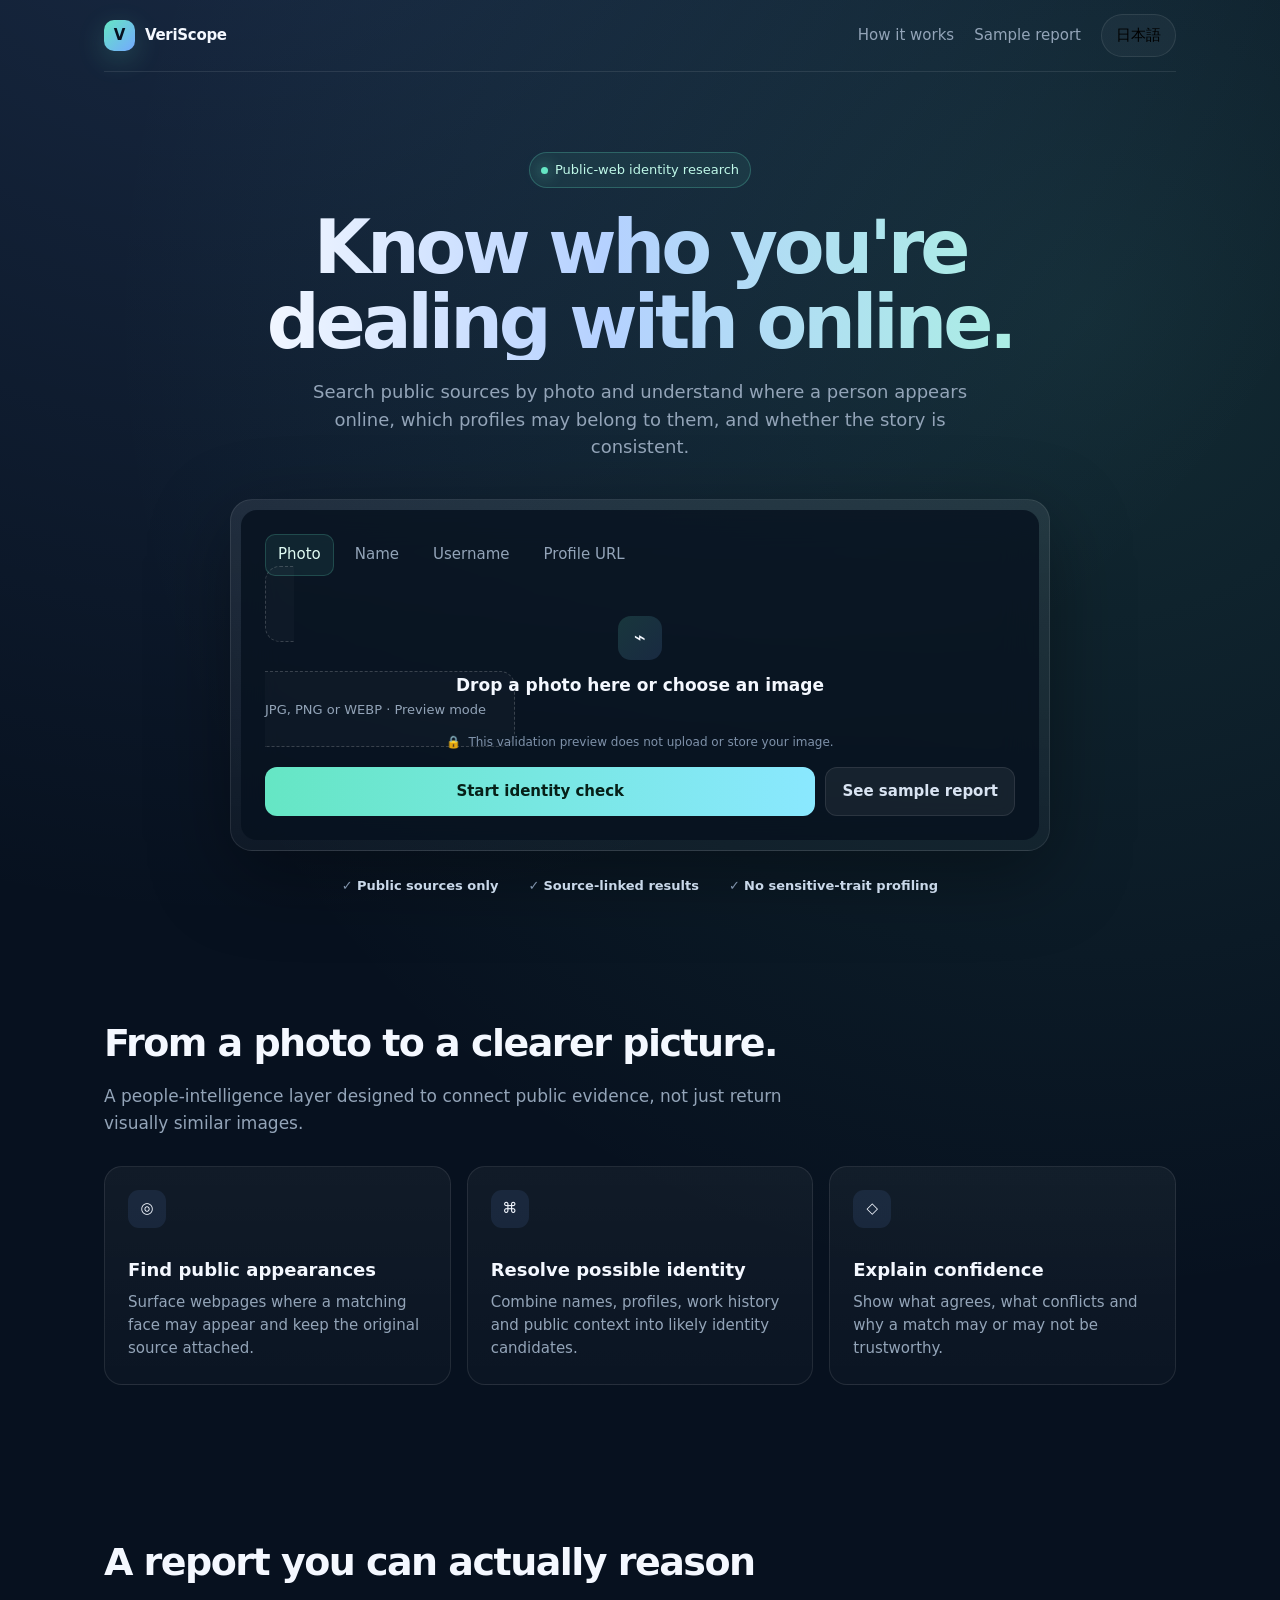
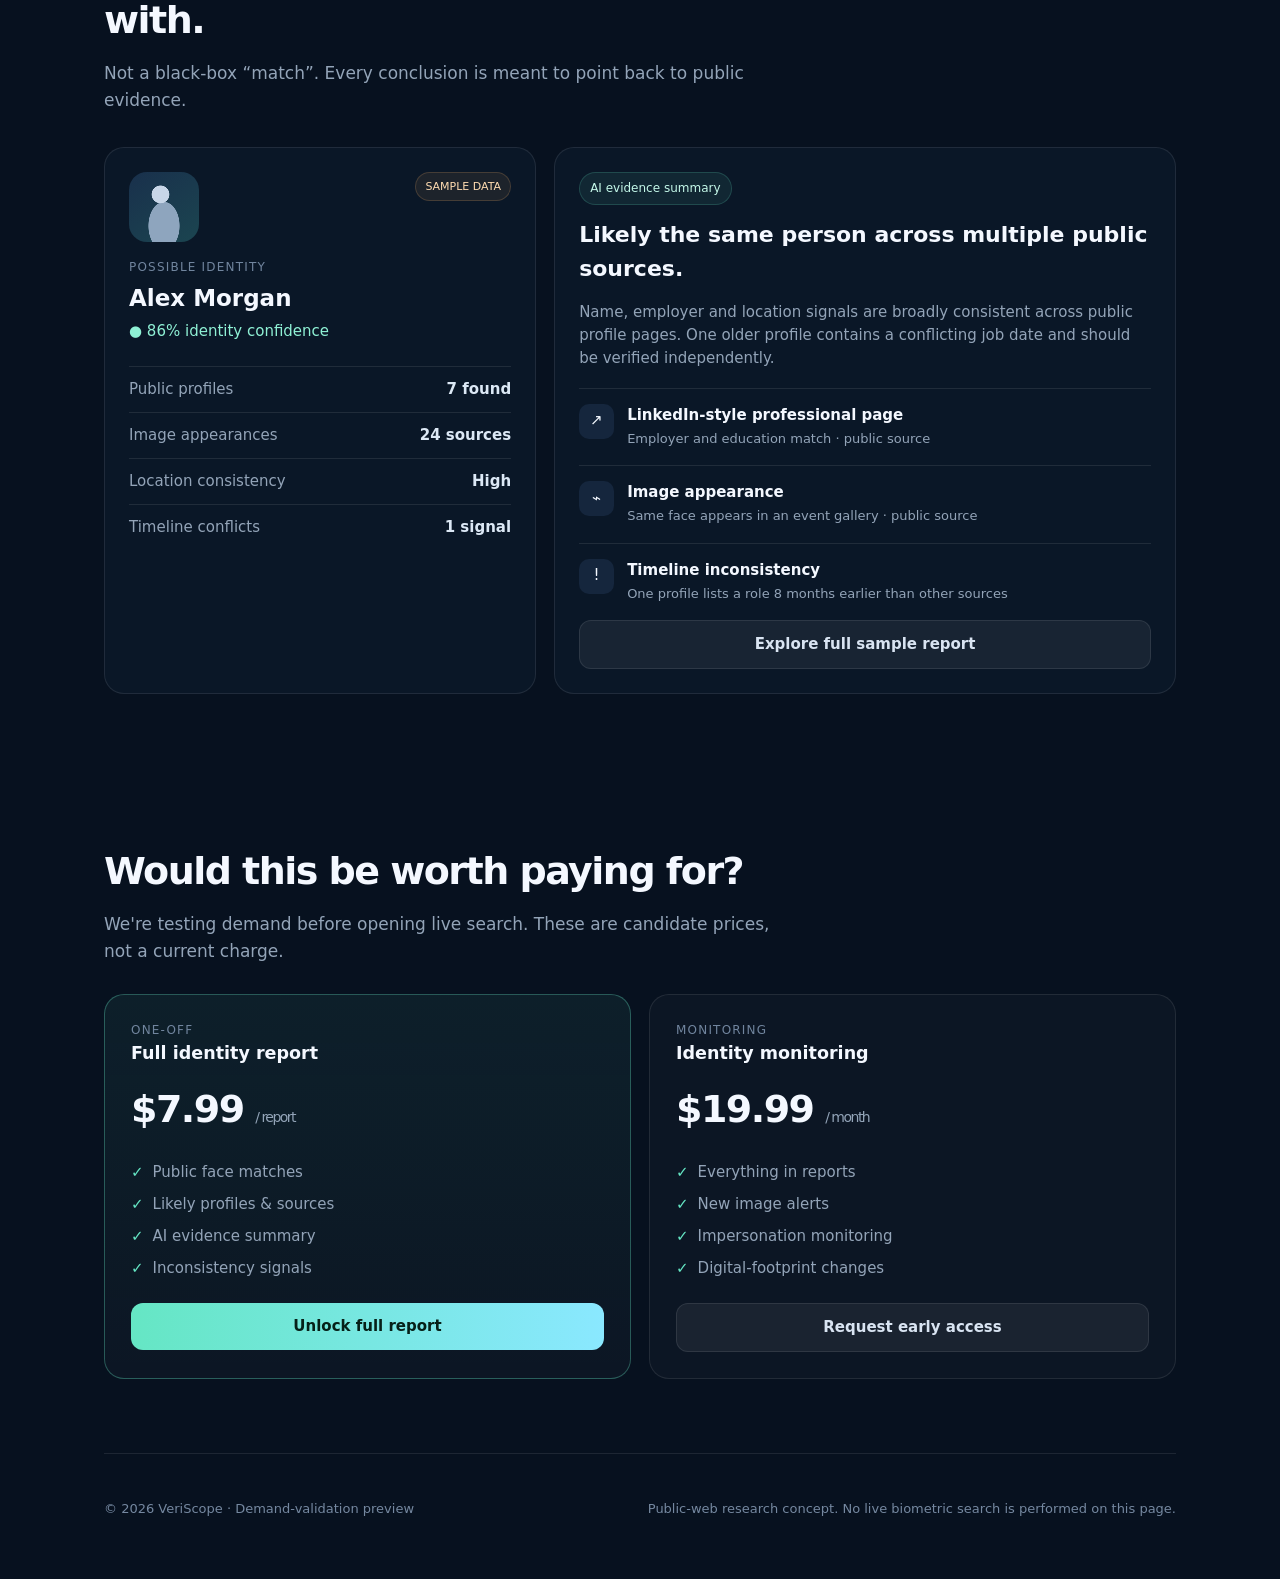
==== people-intel-test/index.html @ 97ebc8bb "Add people intelligence demand validation landing page" ====
<!doctype html>
<html lang="en">
<head>
  <meta charset="utf-8" />
  <meta name="viewport" content="width=device-width, initial-scale=1" />
  <meta name="description" content="Verify a person across the public web. Preview public profiles, image appearances, and identity signals in one place." />
  <meta name="robots" content="index,follow" />
  <title>VeriScope — Public Identity Research</title>
  <style>
    :root{--bg:#07111f;--panel:#0d1a2b;--panel2:#101f33;--text:#f4f8ff;--muted:#93a4b8;--line:rgba(255,255,255,.09);--brand:#65e6c4;--brand2:#74a9ff;--danger:#ffb1a5;--shadow:0 24px 80px rgba(0,0,0,.35)}
    *{box-sizing:border-box} html{scroll-behavior:smooth} body{margin:0;background:radial-gradient(circle at 20% -10%,rgba(116,169,255,.18),transparent 34%),radial-gradient(circle at 85% 10%,rgba(101,230,196,.12),transparent 32%),var(--bg);color:var(--text);font:15px/1.55 Inter,ui-sans-serif,system-ui,-apple-system,BlinkMacSystemFont,"Segoe UI",sans-serif}
    a{color:inherit;text-decoration:none} button,input{font:inherit}.wrap{max-width:1120px;margin:auto;padding:0 24px}.nav{height:72px;display:flex;align-items:center;justify-content:space-between;border-bottom:1px solid var(--line)}
    .logo{display:flex;gap:10px;align-items:center;font-weight:800;letter-spacing:-.02em}.mark{width:31px;height:31px;border-radius:10px;background:linear-gradient(135deg,var(--brand),var(--brand2));display:grid;place-items:center;color:#07111f;font-weight:900;box-shadow:0 8px 28px rgba(101,230,196,.2)}
    .navlinks{display:flex;gap:20px;align-items:center;color:var(--muted)}.pill{padding:9px 14px;border:1px solid var(--line);border-radius:999px;background:rgba(255,255,255,.035);cursor:pointer}.pill:hover{border-color:rgba(101,230,196,.35);color:#fff}
    .hero{padding:80px 0 44px;text-align:center}.eyebrow{display:inline-flex;gap:7px;align-items:center;border:1px solid rgba(101,230,196,.25);background:rgba(101,230,196,.07);color:#bff8e8;padding:7px 11px;border-radius:999px;font-size:13px}.dot{width:7px;height:7px;border-radius:50%;background:var(--brand);box-shadow:0 0 15px var(--brand)}
    h1{font-size:clamp(42px,7vw,74px);line-height:1.01;letter-spacing:-.055em;max-width:900px;margin:22px auto 18px}.grad{background:linear-gradient(90deg,#fff 0%,#b5d1ff 46%,#a9f3df 100%);-webkit-background-clip:text;background-clip:text;color:transparent}.sub{max-width:690px;margin:0 auto;color:var(--muted);font-size:18px}
    .searchcard{max-width:820px;margin:38px auto 0;padding:10px;border-radius:22px;background:linear-gradient(180deg,rgba(255,255,255,.08),rgba(255,255,255,.03));border:1px solid var(--line);box-shadow:var(--shadow);text-align:left}.searchinner{padding:24px;border-radius:16px;background:rgba(7,17,31,.83);backdrop-filter:blur(18px)}
    .tabs{display:flex;gap:8px;margin-bottom:17px}.tab{padding:8px 12px;border-radius:10px;background:transparent;border:1px solid transparent;color:var(--muted)}.tab.active{background:rgba(101,230,196,.08);border-color:rgba(101,230,196,.2);color:#dffbf3}
    .upload{border:1px dashed rgba(255,255,255,.18);border-radius:15px;padding:28px;text-align:center;cursor:pointer;transition:.2s;background:rgba(255,255,255,.018)}.upload:hover{border-color:rgba(101,230,196,.45);background:rgba(101,230,196,.035)}.upload strong{display:block;font-size:17px}.upload span{color:var(--muted);font-size:13px}.uploadicon{width:44px;height:44px;border-radius:13px;background:linear-gradient(135deg,rgba(101,230,196,.16),rgba(116,169,255,.14));margin:0 auto 12px;display:grid;place-items:center;font-size:20px}.upload input{display:none}
    .fine{display:flex;justify-content:center;gap:7px;align-items:center;color:#7f92aa;font-size:12px;margin-top:12px}.actions{display:flex;gap:10px;margin-top:15px}.btn{border:0;border-radius:12px;padding:12px 16px;cursor:pointer;font-weight:700}.btn.primary{flex:1;background:linear-gradient(90deg,var(--brand),#8ae8ff);color:#062018}.btn.secondary{background:rgba(255,255,255,.06);color:#d9e4f2;border:1px solid var(--line)}.btn:hover{transform:translateY(-1px)}
    .trust{display:flex;justify-content:center;gap:30px;flex-wrap:wrap;color:#7f92aa;font-size:13px;margin:25px 0 0}.trust b{color:#c9d8e9;font-weight:650}
    .section{padding:74px 0}.sectionhead{max-width:680px}.sectionhead h2{font-size:38px;letter-spacing:-.04em;margin:0 0 10px}.sectionhead p{color:var(--muted);margin:0;font-size:17px}.grid{display:grid;grid-template-columns:repeat(3,1fr);gap:16px;margin-top:30px}.card{border:1px solid var(--line);background:linear-gradient(180deg,rgba(255,255,255,.045),rgba(255,255,255,.02));border-radius:18px;padding:23px}.card .ico{width:38px;height:38px;border-radius:11px;background:rgba(116,169,255,.1);display:grid;place-items:center;margin-bottom:28px}.card h3{margin:0 0 7px;font-size:18px}.card p{margin:0;color:var(--muted)}
    .report{margin-top:34px;display:grid;grid-template-columns:.82fr 1.18fr;gap:18px}.profile,.reportbody{border:1px solid var(--line);border-radius:20px;background:rgba(13,26,43,.75);padding:24px}.avatar{width:70px;height:70px;border-radius:18px;background:radial-gradient(circle at 45% 32%,#c8d6e8 0 14%,transparent 15%),radial-gradient(ellipse at 50% 77%,#8ea5be 0 31%,transparent 32%),linear-gradient(145deg,#19304c,#1b4550);margin-bottom:16px}.label{color:#71859e;font-size:12px;text-transform:uppercase;letter-spacing:.1em}.profile h3{font-size:23px;margin:4px 0}.verified{color:#8ff1d5}.mini{margin-top:22px;display:grid;gap:11px}.minirow{display:flex;justify-content:space-between;padding-top:11px;border-top:1px solid var(--line);color:var(--muted)}.minirow b{color:#dce8f5;font-weight:600}.score{display:inline-flex;align-items:center;gap:8px;padding:6px 10px;border-radius:999px;color:#c4f8e9;background:rgba(101,230,196,.08);border:1px solid rgba(101,230,196,.18);font-size:12px}
    .reportbody h3{margin:13px 0 7px;font-size:22px}.reportbody p{color:var(--muted)}.signal{display:flex;gap:13px;padding:15px 0;border-top:1px solid var(--line)}.signal:first-of-type{margin-top:17px}.sicon{min-width:35px;height:35px;border-radius:10px;background:rgba(116,169,255,.1);display:grid;place-items:center}.signal strong{display:block}.signal span{color:var(--muted);font-size:13px}.sampletag{color:#ffdcb1;background:rgba(255,180,100,.08);border:1px solid rgba(255,180,100,.18);padding:5px 9px;border-radius:999px;font-size:11px;float:right}
    .pricing{display:grid;grid-template-columns:1fr 1fr;gap:18px;margin-top:30px}.price{border:1px solid var(--line);border-radius:20px;padding:26px;background:rgba(255,255,255,.025)}.price.featured{border-color:rgba(101,230,196,.32);background:linear-gradient(180deg,rgba(101,230,196,.07),rgba(255,255,255,.025))}.price h3{margin:0}.amount{font-size:38px;font-weight:800;letter-spacing:-.04em;margin:13px 0 4px}.amount small{font-size:14px;color:var(--muted);font-weight:500}.price ul{padding:0;list-style:none;color:var(--muted);display:grid;gap:9px;margin:22px 0}.price li:before{content:"✓";color:var(--brand);margin-right:9px}.wide{width:100%}
    .footer{padding:45px 0 60px;border-top:1px solid var(--line);color:#7588a0;font-size:13px}.footflex{display:flex;justify-content:space-between;gap:20px;flex-wrap:wrap}.modal{position:fixed;inset:0;background:rgba(2,7,15,.72);display:none;place-items:center;padding:24px;z-index:20;backdrop-filter:blur(8px)}.modal.show{display:grid}.modalbox{max-width:500px;width:100%;border:1px solid var(--line);background:#0b1829;border-radius:22px;padding:28px;box-shadow:var(--shadow)}.modalbox h3{font-size:25px;margin:0 0 8px}.modalbox p{color:var(--muted)}.modalactions{display:flex;gap:10px;margin-top:20px}
    #previewNotice{display:none;margin-top:16px;padding:13px 14px;border:1px solid rgba(101,230,196,.2);background:rgba(101,230,196,.06);border-radius:12px;color:#bff6e6}#previewNotice.show{display:block}
    @media(max-width:760px){.navlinks a{display:none}.hero{padding-top:54px}.grid,.report,.pricing{grid-template-columns:1fr}.actions{flex-direction:column}.section{padding:54px 0}.searchinner{padding:17px}.upload{padding:23px 14px}.trust{gap:14px}.sampletag{float:none;display:inline-block;margin-bottom:10px}}
  </style>
</head>
<body>
  <div class="wrap">
    <nav class="nav">
      <a class="logo" href="#"><span class="mark">V</span><span>VeriScope</span></a>
      <div class="navlinks"><a href="#how">How it works</a><a href="#sample">Sample report</a><button class="pill" id="marketToggle">日本語</button></div>
    </nav>

    <main>
      <section class="hero">
        <div class="eyebrow"><span class="dot"></span><span data-i18n="eyebrow">Public-web identity research</span></div>
        <h1 class="grad" data-i18n="headline">Know who you're dealing with online.</h1>
        <p class="sub" data-i18n="sub">Search public sources by photo and understand where a person appears online, which profiles may belong to them, and whether the story is consistent.</p>

        <div class="searchcard">
          <div class="searchinner">
            <div class="tabs"><button class="tab active" data-i18n="photo">Photo</button><button class="tab" disabled>Name</button><button class="tab" disabled>Username</button><button class="tab" disabled>Profile URL</button></div>
            <label class="upload" for="photoInput" id="uploadZone">
              <div class="uploadicon">⌁</div>
              <strong data-i18n="uploadTitle">Drop a photo here or choose an image</strong>
              <span data-i18n="uploadSub">JPG, PNG or WEBP · Preview mode</span>
              <input id="photoInput" type="file" accept="image/jpeg,image/png,image/webp" />
            </label>
            <div class="fine">🔒 <span data-i18n="privacy">This validation preview does not upload or store your image.</span></div>
            <div id="previewNotice" data-i18n="previewNotice">Interest recorded. Live public-web search is not enabled in this validation preview yet.</div>
            <div class="actions"><button class="btn primary" id="startBtn" data-i18n="start">Start identity check</button><button class="btn secondary" id="sampleBtn" data-i18n="sample">See sample report</button></div>
          </div>
        </div>
        <div class="trust"><span>✓ <b data-i18n="publicOnly">Public sources only</b></span><span>✓ <b data-i18n="cited">Source-linked results</b></span><span>✓ <b data-i18n="noSensitive">No sensitive-trait profiling</b></span></div>
      </section>

      <section class="section" id="how">
        <div class="sectionhead"><h2 data-i18n="howTitle">From a photo to a clearer picture.</h2><p data-i18n="howSub">A people-intelligence layer designed to connect public evidence, not just return visually similar images.</p></div>
        <div class="grid">
          <div class="card"><div class="ico">◎</div><h3 data-i18n="f1t">Find public appearances</h3><p data-i18n="f1p">Surface webpages where a matching face may appear and keep the original source attached.</p></div>
          <div class="card"><div class="ico">⌘</div><h3 data-i18n="f2t">Resolve possible identity</h3><p data-i18n="f2p">Combine names, profiles, work history and public context into likely identity candidates.</p></div>
          <div class="card"><div class="ico">◇</div><h3 data-i18n="f3t">Explain confidence</h3><p data-i18n="f3p">Show what agrees, what conflicts and why a match may or may not be trustworthy.</p></div>
        </div>
      </section>

      <section class="section" id="sample">
        <div class="sectionhead"><h2 data-i18n="sampleTitle">A report you can actually reason with.</h2><p data-i18n="sampleSub">Not a black-box “match”. Every conclusion is meant to point back to public evidence.</p></div>
        <div class="report">
          <div class="profile"><span class="sampletag" data-i18n="sampleTag">SAMPLE DATA</span><div class="avatar"></div><div class="label" data-i18n="possibleIdentity">Possible identity</div><h3>Alex Morgan</h3><div class="verified">● 86% identity confidence</div><div class="mini"><div class="minirow"><span>Public profiles</span><b>7 found</b></div><div class="minirow"><span>Image appearances</span><b>24 sources</b></div><div class="minirow"><span>Location consistency</span><b>High</b></div><div class="minirow"><span>Timeline conflicts</span><b>1 signal</b></div></div></div>
          <div class="reportbody"><span class="score">AI evidence summary</span><h3 data-i18n="summaryTitle">Likely the same person across multiple public sources.</h3><p data-i18n="summaryBody">Name, employer and location signals are broadly consistent across public profile pages. One older profile contains a conflicting job date and should be verified independently.</p><div class="signal"><div class="sicon">↗</div><div><strong>LinkedIn-style professional page</strong><span>Employer and education match · public source</span></div></div><div class="signal"><div class="sicon">⌁</div><div><strong>Image appearance</strong><span>Same face appears in an event gallery · public source</span></div></div><div class="signal"><div class="sicon">!</div><div><strong>Timeline inconsistency</strong><span>One profile lists a role 8 months earlier than other sources</span></div></div><button class="btn secondary wide" id="sampleDeepBtn" data-i18n="exploreSample">Explore full sample report</button></div>
        </div>
      </section>

      <section class="section">
        <div class="sectionhead"><h2 data-i18n="pricingTitle">Would this be worth paying for?</h2><p data-i18n="pricingSub">We're testing demand before opening live search. These are candidate prices, not a current charge.</p></div>
        <div class="pricing">
          <div class="price featured"><div class="label" data-i18n="oneOff">ONE-OFF</div><h3 data-i18n="fullReport">Full identity report</h3><div class="amount" id="onePrice">$7.99 <small>/ report</small></div><ul><li>Public face matches</li><li>Likely profiles & sources</li><li>AI evidence summary</li><li>Inconsistency signals</li></ul><button class="btn primary wide intentBtn" data-plan="report" data-i18n="unlock">Unlock full report</button></div>
          <div class="price"><div class="label" data-i18n="monitoring">MONITORING</div><h3 data-i18n="monitorTitle">Identity monitoring</h3><div class="amount" id="subPrice">$19.99 <small>/ month</small></div><ul><li>Everything in reports</li><li>New image alerts</li><li>Impersonation monitoring</li><li>Digital-footprint changes</li></ul><button class="btn secondary wide intentBtn" data-plan="monitor" data-i18n="request">Request early access</button></div>
        </div>
      </section>
    </main>

    <footer class="footer"><div class="footflex"><div>© 2026 VeriScope · Demand-validation preview</div><div data-i18n="footer">Public-web research concept. No live biometric search is performed on this page.</div></div></footer>
  </div>

  <div class="modal" id="modal"><div class="modalbox"><h3 data-i18n="modalTitle">Thanks — that signal matters.</h3><p data-i18n="modalBody">This is an early demand-validation page, so checkout and live search are intentionally not enabled yet. Your click helps us decide what to build first.</p><div class="modalactions"><button class="btn primary" id="closeModal" data-i18n="close">Got it</button><button class="btn secondary" id="switchMarket" data-i18n="jpVersion">View Japanese version</button></div></div></div>

  <script>
    // Validation analytics: simple anonymous counters only. No image or personal data is sent.
    const COUNTER_BASE='https://countapi.mileshilliard.com/api/v1/hit/';
    const PREFIX='veriscope-v1-20260911';
    const texts={
      en:{eyebrow:'Public-web identity research',headline:"Know who you're dealing with online.",sub:'Search public sources by photo and understand where a person appears online, which profiles may belong to them, and whether the story is consistent.',photo:'Photo',uploadTitle:'Drop a photo here or choose an image',uploadSub:'JPG, PNG or WEBP · Preview mode',privacy:'This validation preview does not upload or store your image.',previewNotice:'Interest recorded. Live public-web search is not enabled in this validation preview yet.',start:'Start identity check',sample:'See sample report',publicOnly:'Public sources only',cited:'Source-linked results',noSensitive:'No sensitive-trait profiling',howTitle:'From a photo to a clearer picture.',howSub:'A people-intelligence layer designed to connect public evidence, not just return visually similar images.',f1t:'Find public appearances',f1p:'Surface webpages where a matching face may appear and keep the original source attached.',f2t:'Resolve possible identity',f2p:'Combine names, profiles, work history and public context into likely identity candidates.',f3t:'Explain confidence',f3p:'Show what agrees, what conflicts and why a match may or may not be trustworthy.',sampleTitle:'A report you can actually reason with.',sampleSub:'Not a black-box “match”. Every conclusion is meant to point back to public evidence.',sampleTag:'SAMPLE DATA',possibleIdentity:'Possible identity',summaryTitle:'Likely the same person across multiple public sources.',summaryBody:'Name, employer and location signals are broadly consistent across public profile pages. One older profile contains a conflicting job date and should be verified independently.',exploreSample:'Explore full sample report',pricingTitle:'Would this be worth paying for?',pricingSub:"We're testing demand before opening live search. These are candidate prices, not a current charge.",oneOff:'ONE-OFF',fullReport:'Full identity report',monitoring:'MONITORING',monitorTitle:'Identity monitoring',unlock:'Unlock full report',request:'Request early access',modalTitle:'Thanks — that signal matters.',modalBody:'This is an early demand-validation page, so checkout and live search are intentionally not enabled yet. Your click helps us decide what to build first.',close:'Got it',jpVersion:'View Japanese version',footer:'Public-web research concept. No live biometric search is performed on this page.'},
      jp:{eyebrow:'公開Webの人物・本人確認リサーチ',headline:'オンラインで出会った相手を、もっと確かに。',sub:'写真を起点に公開情報を横断し、人物がどこに現れるか、どのプロフィールが同一人物らしいか、情報に矛盾がないかをまとめて確認します。',photo:'写真',uploadTitle:'写真をドロップ、または画像を選択',uploadSub:'JPG / PNG / WEBP · プレビューモード',privacy:'この検証ページでは画像をアップロード・保存しません。',previewNotice:'ご関心を記録しました。現在は需要検証中のため、ライブ検索はまだ有効化していません。',start:'本人チェックを開始',sample:'サンプルレポートを見る',publicOnly:'公開情報のみ',cited:'出典つきの結果',noSensitive:'センシティブ属性は推定しません',howTitle:'写真から、人物像をもっと明確に。',howSub:'似た画像を返すだけではなく、公開情報をつなげて根拠を整理する People Intelligence レイヤーです。',f1t:'公開Web上の出現を探す',f1p:'一致する可能性のある顔が掲載されたWebページを、元の出典と一緒に確認します。',f2t:'人物候補を整理する',f2p:'名前、プロフィール、職歴、公開コンテキストから同一人物らしい候補をまとめます。',f3t:'確信度の根拠を説明',f3p:'一致する点、矛盾する点、なぜ信頼できる／できないかを見える化します。',sampleTitle:'根拠を追える人物レポート。',sampleSub:'ブラックボックスな「一致」ではなく、結論から公開情報の根拠までたどれる設計です。',sampleTag:'サンプルデータ',possibleIdentity:'人物候補',summaryTitle:'複数の公開情報で同一人物である可能性が高いです。',summaryBody:'氏名、勤務先、地域のシグナルは概ね一致しています。一方、古いプロフィールの職歴開始日に矛盾があり、追加確認が推奨されます。',exploreSample:'サンプル詳細を見る',pricingTitle:'このレポートにお金を払いますか？',pricingSub:'ライブ検索公開前の需要検証です。表示価格は候補価格で、現在課金は発生しません。',oneOff:'1回購入',fullReport:'人物リサーチレポート',monitoring:'モニタリング',monitorTitle:'デジタル身元モニタリング',unlock:'フルレポートを開く',request:'先行アクセスを希望',modalTitle:'ありがとうございます。重要なシグナルです。',modalBody:'現在は需要検証中のため、決済とライブ検索はまだ有効化していません。このクリックをもとに、最初に作る機能を決めます。',close:'閉じる',jpVersion:'英語版を見る',footer:'公開Webリサーチのコンセプト検証です。このページ上ではライブ顔検索を行いません。'}
    };
    const params=new URLSearchParams(location.search);let market=(params.get('market')||'us').toLowerCase();let lang=market==='jp'?'jp':'en';
    function count(event){const key=`${PREFIX}-${market}-${event}`;fetch(COUNTER_BASE+encodeURIComponent(key),{mode:'no-cors',keepalive:true}).catch(()=>{});}
    function applyLang(){document.documentElement.lang=lang==='jp'?'ja':'en';document.querySelectorAll('[data-i18n]').forEach(el=>{const k=el.dataset.i18n;if(texts[lang][k])el.textContent=texts[lang][k]});document.getElementById('marketToggle').textContent=lang==='jp'?'English':'日本語';document.getElementById('onePrice').innerHTML=lang==='jp'?'¥980 <small>/ report</small>':'$7.99 <small>/ report</small>';document.getElementById('subPrice').innerHTML=lang==='jp'?'¥1,980 <small>/ month</small>':'$19.99 <small>/ month</small>';}
    function setMarket(next){market=next;lang=market==='jp'?'jp':'en';const u=new URL(location.href);u.searchParams.set('market',market);history.replaceState({},'',u);applyLang();count('market_switch');}
    applyLang();count('pageview');
    document.getElementById('marketToggle').onclick=()=>setMarket(lang==='jp'?'us':'jp');
    document.getElementById('photoInput').addEventListener('change',e=>{if(e.target.files&&e.target.files[0]){count('photo_selected');document.getElementById('previewNotice').classList.add('show');}});
    document.getElementById('startBtn').onclick=()=>{count('start_click');document.getElementById('photoInput').click();};
    document.getElementById('sampleBtn').onclick=()=>{count('sample_click');document.getElementById('sample').scrollIntoView({behavior:'smooth'});};
    document.getElementById('sampleDeepBtn').onclick=()=>{count('sample_deep_click');document.getElementById('modal').classList.add('show');};
    document.querySelectorAll('.intentBtn').forEach(btn=>btn.onclick=()=>{count(btn.dataset.plan==='report'?'unlock_report_click':'monitor_interest_click');document.getElementById('modal').classList.add('show');});
    document.getElementById('closeModal').onclick=()=>document.getElementById('modal').classList.remove('show');
    document.getElementById('switchMarket').onclick=()=>{document.getElementById('modal').classList.remove('show');setMarket(lang==='jp'?'us':'jp');};
    document.getElementById('modal').addEventListener('click',e=>{if(e.target.id==='modal')e.currentTarget.classList.remove('show')});
  </script>
</body>
</html>
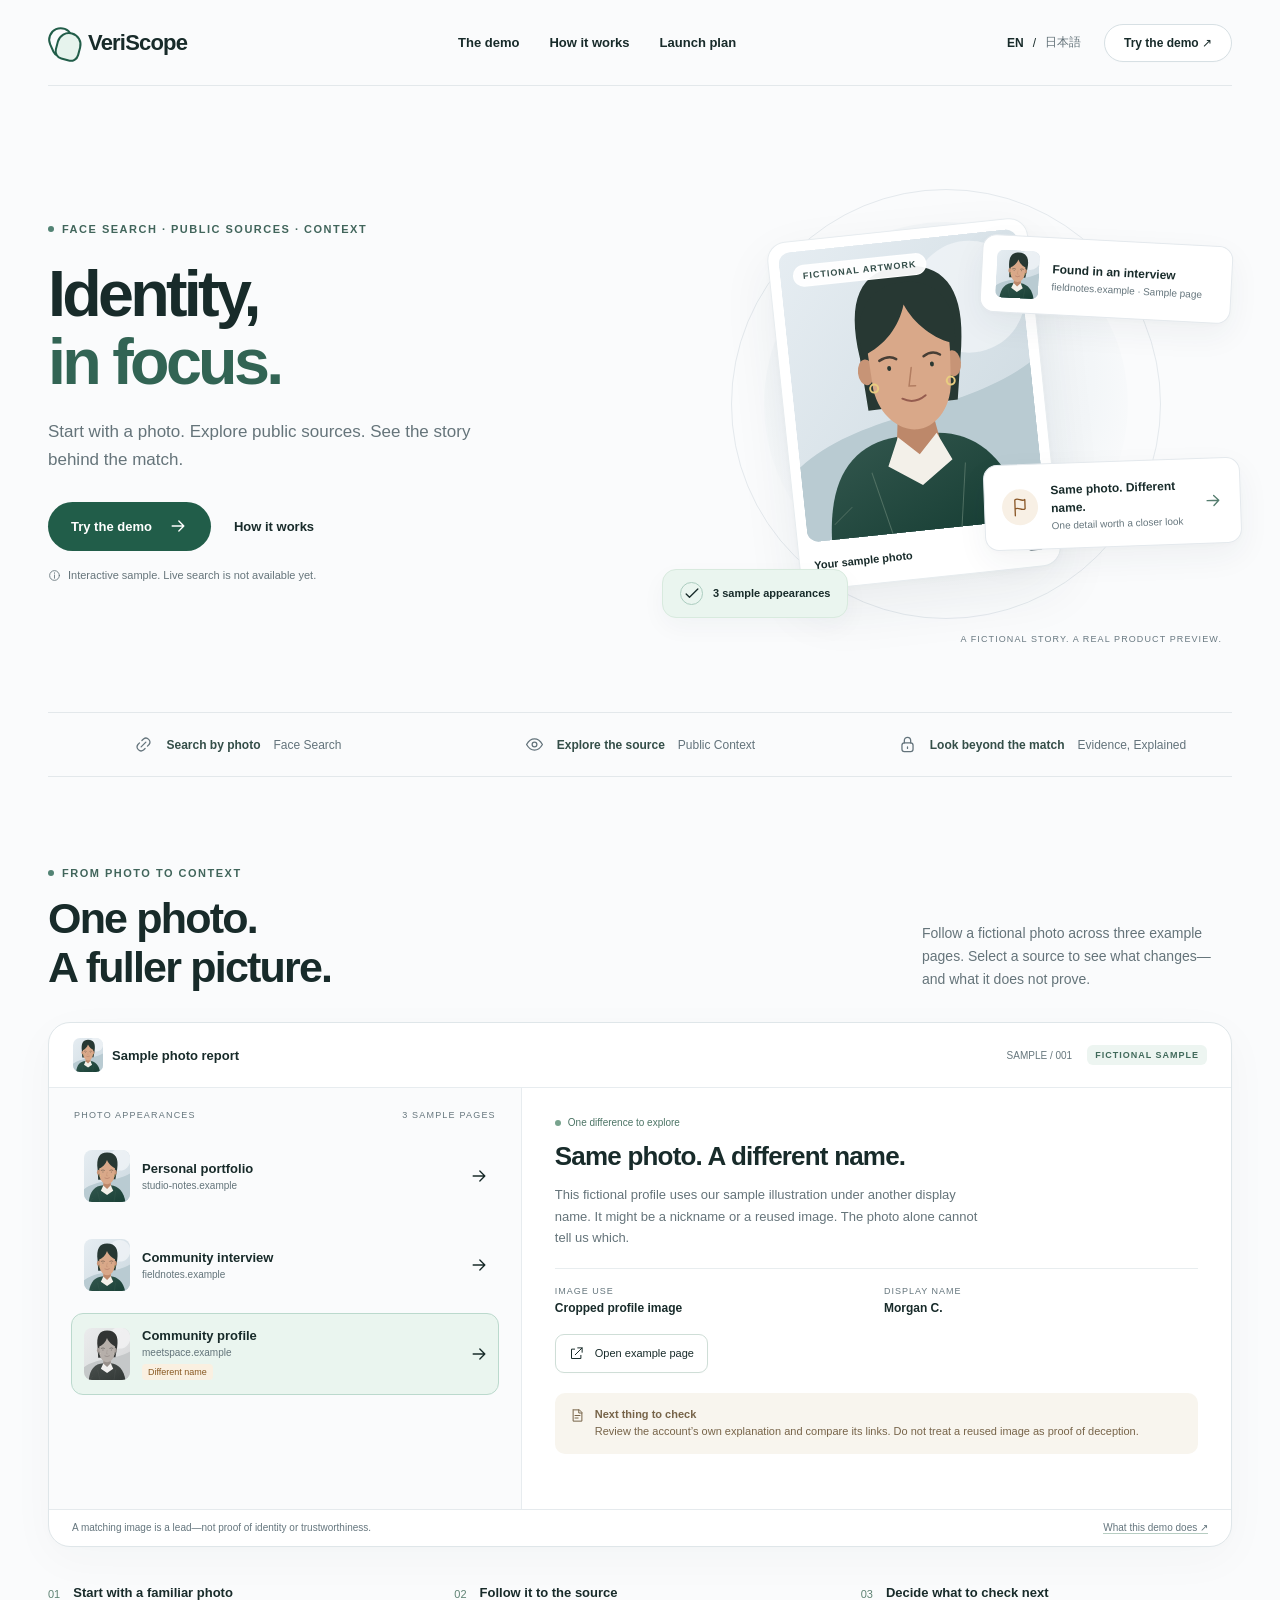
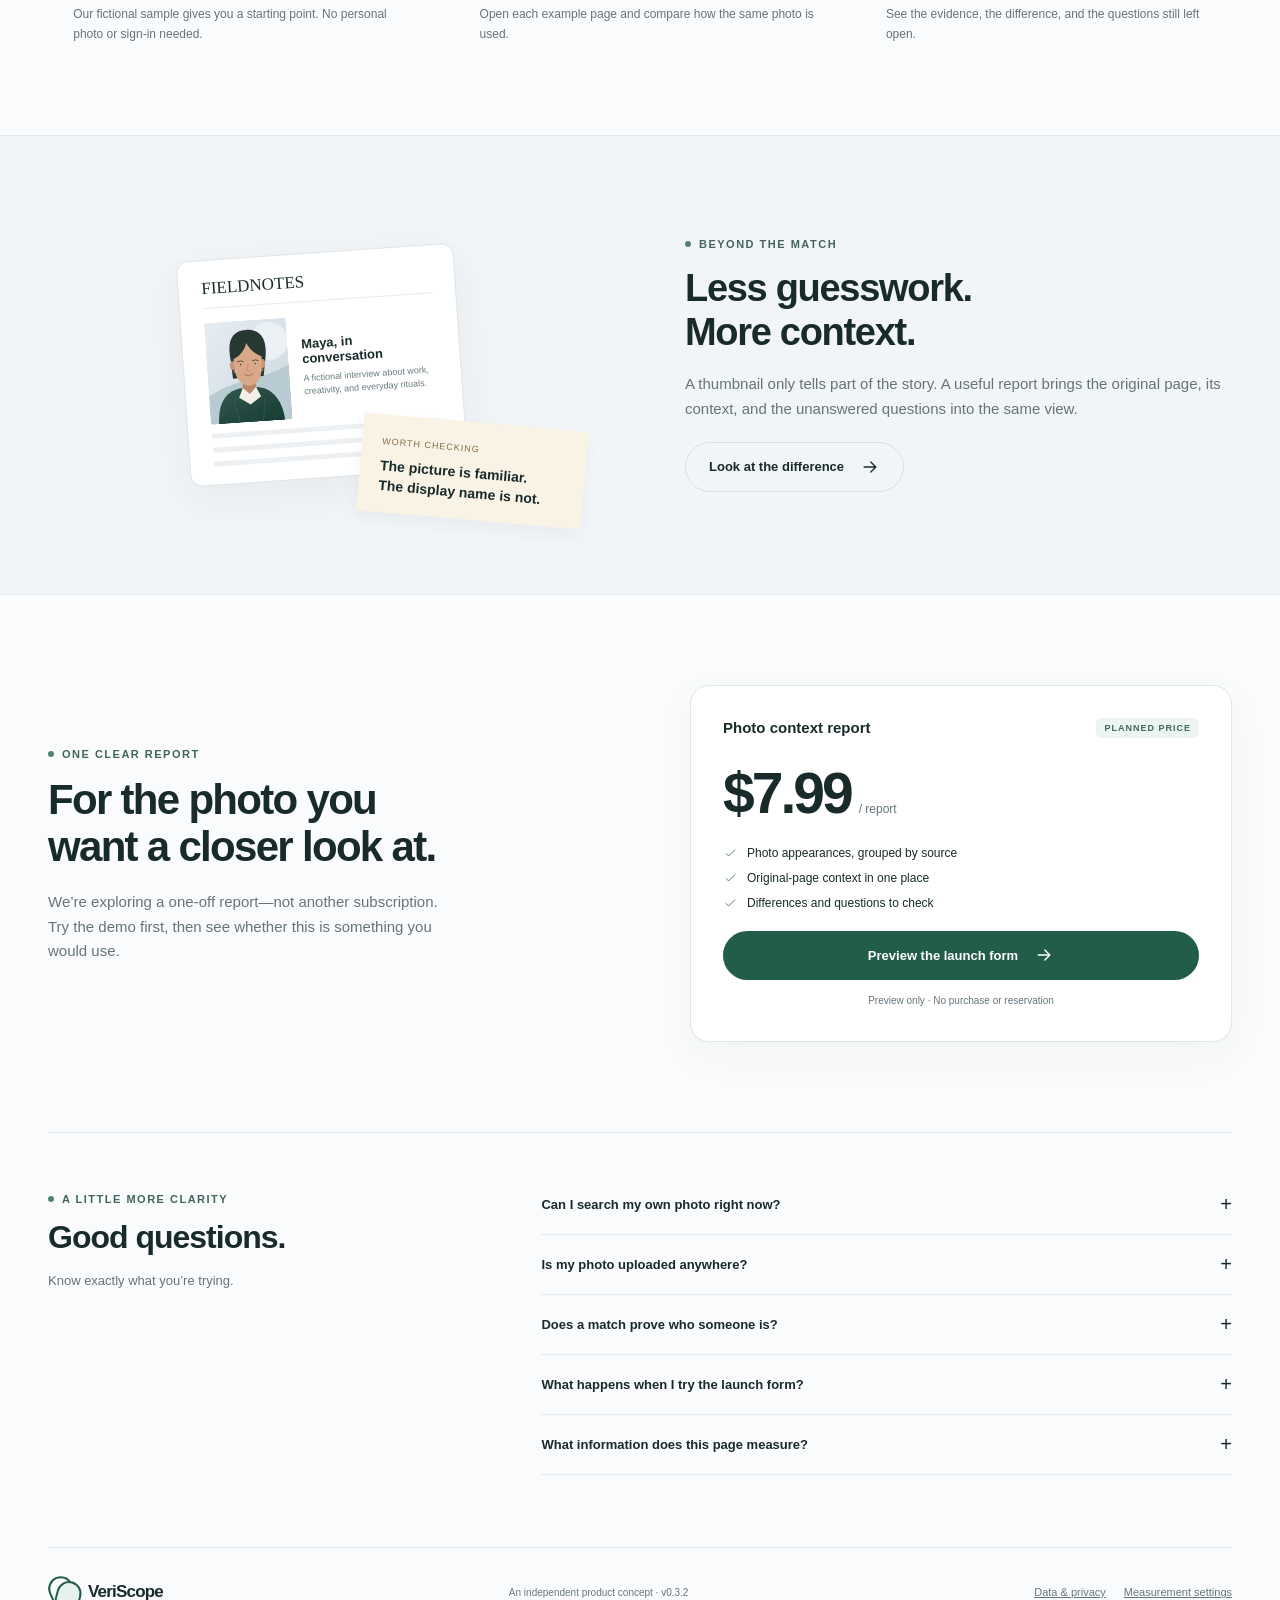
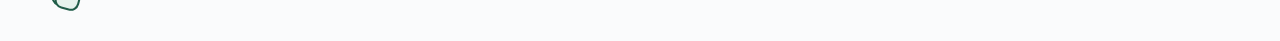
==== commit 9c257470: "Publish approved VeriScope v0.3.2 landing page in preview mode Replace people-intel-test English and" ====
--- a/people-intel-test/index.html
+++ b/people-intel-test/index.html
@@ -1,116 +1,18 @@
 <!doctype html>
-<html lang="en">
-<head>
-  <meta charset="utf-8" />
-  <meta name="viewport" content="width=device-width, initial-scale=1" />
-  <meta name="description" content="Verify a person across the public web. Preview public profiles, image appearances, and identity signals in one place." />
-  <meta name="robots" content="index,follow" />
-  <title>VeriScope — Public Identity Research</title>
-  <style>
-    :root{--bg:#07111f;--panel:#0d1a2b;--panel2:#101f33;--text:#f4f8ff;--muted:#93a4b8;--line:rgba(255,255,255,.09);--brand:#65e6c4;--brand2:#74a9ff;--danger:#ffb1a5;--shadow:0 24px 80px rgba(0,0,0,.35)}
-    *{box-sizing:border-box} html{scroll-behavior:smooth} body{margin:0;background:radial-gradient(circle at 20% -10%,rgba(116,169,255,.18),transparent 34%),radial-gradient(circle at 85% 10%,rgba(101,230,196,.12),transparent 32%),var(--bg);color:var(--text);font:15px/1.55 Inter,ui-sans-serif,system-ui,-apple-system,BlinkMacSystemFont,"Segoe UI",sans-serif}
-    a{color:inherit;text-decoration:none} button,input{font:inherit}.wrap{max-width:1120px;margin:auto;padding:0 24px}.nav{height:72px;display:flex;align-items:center;justify-content:space-between;border-bottom:1px solid var(--line)}
-    .logo{display:flex;gap:10px;align-items:center;font-weight:800;letter-spacing:-.02em}.mark{width:31px;height:31px;border-radius:10px;background:linear-gradient(135deg,var(--brand),var(--brand2));display:grid;place-items:center;color:#07111f;font-weight:900;box-shadow:0 8px 28px rgba(101,230,196,.2)}
-    .navlinks{display:flex;gap:20px;align-items:center;color:var(--muted)}.pill{padding:9px 14px;border:1px solid var(--line);border-radius:999px;background:rgba(255,255,255,.035);cursor:pointer}.pill:hover{border-color:rgba(101,230,196,.35);color:#fff}
-    .hero{padding:80px 0 44px;text-align:center}.eyebrow{display:inline-flex;gap:7px;align-items:center;border:1px solid rgba(101,230,196,.25);background:rgba(101,230,196,.07);color:#bff8e8;padding:7px 11px;border-radius:999px;font-size:13px}.dot{width:7px;height:7px;border-radius:50%;background:var(--brand);box-shadow:0 0 15px var(--brand)}
-    h1{font-size:clamp(42px,7vw,74px);line-height:1.01;letter-spacing:-.055em;max-width:900px;margin:22px auto 18px}.grad{background:linear-gradient(90deg,#fff 0%,#b5d1ff 46%,#a9f3df 100%);-webkit-background-clip:text;background-clip:text;color:transparent}.sub{max-width:690px;margin:0 auto;color:var(--muted);font-size:18px}
-    .searchcard{max-width:820px;margin:38px auto 0;padding:10px;border-radius:22px;background:linear-gradient(180deg,rgba(255,255,255,.08),rgba(255,255,255,.03));border:1px solid var(--line);box-shadow:var(--shadow);text-align:left}.searchinner{padding:24px;border-radius:16px;background:rgba(7,17,31,.83);backdrop-filter:blur(18px)}
-    .tabs{display:flex;gap:8px;margin-bottom:17px}.tab{padding:8px 12px;border-radius:10px;background:transparent;border:1px solid transparent;color:var(--muted)}.tab.active{background:rgba(101,230,196,.08);border-color:rgba(101,230,196,.2);color:#dffbf3}
-    .upload{border:1px dashed rgba(255,255,255,.18);border-radius:15px;padding:28px;text-align:center;cursor:pointer;transition:.2s;background:rgba(255,255,255,.018)}.upload:hover{border-color:rgba(101,230,196,.45);background:rgba(101,230,196,.035)}.upload strong{display:block;font-size:17px}.upload span{color:var(--muted);font-size:13px}.uploadicon{width:44px;height:44px;border-radius:13px;background:linear-gradient(135deg,rgba(101,230,196,.16),rgba(116,169,255,.14));margin:0 auto 12px;display:grid;place-items:center;font-size:20px}.upload input{display:none}
-    .fine{display:flex;justify-content:center;gap:7px;align-items:center;color:#7f92aa;font-size:12px;margin-top:12px}.actions{display:flex;gap:10px;margin-top:15px}.btn{border:0;border-radius:12px;padding:12px 16px;cursor:pointer;font-weight:700}.btn.primary{flex:1;background:linear-gradient(90deg,var(--brand),#8ae8ff);color:#062018}.btn.secondary{background:rgba(255,255,255,.06);color:#d9e4f2;border:1px solid var(--line)}.btn:hover{transform:translateY(-1px)}
-    .trust{display:flex;justify-content:center;gap:30px;flex-wrap:wrap;color:#7f92aa;font-size:13px;margin:25px 0 0}.trust b{color:#c9d8e9;font-weight:650}
-    .section{padding:74px 0}.sectionhead{max-width:680px}.sectionhead h2{font-size:38px;letter-spacing:-.04em;margin:0 0 10px}.sectionhead p{color:var(--muted);margin:0;font-size:17px}.grid{display:grid;grid-template-columns:repeat(3,1fr);gap:16px;margin-top:30px}.card{border:1px solid var(--line);background:linear-gradient(180deg,rgba(255,255,255,.045),rgba(255,255,255,.02));border-radius:18px;padding:23px}.card .ico{width:38px;height:38px;border-radius:11px;background:rgba(116,169,255,.1);display:grid;place-items:center;margin-bottom:28px}.card h3{margin:0 0 7px;font-size:18px}.card p{margin:0;color:var(--muted)}
-    .report{margin-top:34px;display:grid;grid-template-columns:.82fr 1.18fr;gap:18px}.profile,.reportbody{border:1px solid var(--line);border-radius:20px;background:rgba(13,26,43,.75);padding:24px}.avatar{width:70px;height:70px;border-radius:18px;background:radial-gradient(circle at 45% 32%,#c8d6e8 0 14%,transparent 15%),radial-gradient(ellipse at 50% 77%,#8ea5be 0 31%,transparent 32%),linear-gradient(145deg,#19304c,#1b4550);margin-bottom:16px}.label{color:#71859e;font-size:12px;text-transform:uppercase;letter-spacing:.1em}.profile h3{font-size:23px;margin:4px 0}.verified{color:#8ff1d5}.mini{margin-top:22px;display:grid;gap:11px}.minirow{display:flex;justify-content:space-between;padding-top:11px;border-top:1px solid var(--line);color:var(--muted)}.minirow b{color:#dce8f5;font-weight:600}.score{display:inline-flex;align-items:center;gap:8px;padding:6px 10px;border-radius:999px;color:#c4f8e9;background:rgba(101,230,196,.08);border:1px solid rgba(101,230,196,.18);font-size:12px}
-    .reportbody h3{margin:13px 0 7px;font-size:22px}.reportbody p{color:var(--muted)}.signal{display:flex;gap:13px;padding:15px 0;border-top:1px solid var(--line)}.signal:first-of-type{margin-top:17px}.sicon{min-width:35px;height:35px;border-radius:10px;background:rgba(116,169,255,.1);display:grid;place-items:center}.signal strong{display:block}.signal span{color:var(--muted);font-size:13px}.sampletag{color:#ffdcb1;background:rgba(255,180,100,.08);border:1px solid rgba(255,180,100,.18);padding:5px 9px;border-radius:999px;font-size:11px;float:right}
-    .pricing{display:grid;grid-template-columns:1fr 1fr;gap:18px;margin-top:30px}.price{border:1px solid var(--line);border-radius:20px;padding:26px;background:rgba(255,255,255,.025)}.price.featured{border-color:rgba(101,230,196,.32);background:linear-gradient(180deg,rgba(101,230,196,.07),rgba(255,255,255,.025))}.price h3{margin:0}.amount{font-size:38px;font-weight:800;letter-spacing:-.04em;margin:13px 0 4px}.amount small{font-size:14px;color:var(--muted);font-weight:500}.price ul{padding:0;list-style:none;color:var(--muted);display:grid;gap:9px;margin:22px 0}.price li:before{content:"✓";color:var(--brand);margin-right:9px}.wide{width:100%}
-    .footer{padding:45px 0 60px;border-top:1px solid var(--line);color:#7588a0;font-size:13px}.footflex{display:flex;justify-content:space-between;gap:20px;flex-wrap:wrap}.modal{position:fixed;inset:0;background:rgba(2,7,15,.72);display:none;place-items:center;padding:24px;z-index:20;backdrop-filter:blur(8px)}.modal.show{display:grid}.modalbox{max-width:500px;width:100%;border:1px solid var(--line);background:#0b1829;border-radius:22px;padding:28px;box-shadow:var(--shadow)}.modalbox h3{font-size:25px;margin:0 0 8px}.modalbox p{color:var(--muted)}.modalactions{display:flex;gap:10px;margin-top:20px}
-    #previewNotice{display:none;margin-top:16px;padding:13px 14px;border:1px solid rgba(101,230,196,.2);background:rgba(101,230,196,.06);border-radius:12px;color:#bff6e6}#previewNotice.show{display:block}
-    @media(max-width:760px){.navlinks a{display:none}.hero{padding-top:54px}.grid,.report,.pricing{grid-template-columns:1fr}.actions{flex-direction:column}.section{padding:54px 0}.searchinner{padding:17px}.upload{padding:23px 14px}.trust{gap:14px}.sampletag{float:none;display:inline-block;margin-bottom:10px}}
-  </style>
-</head>
-<body>
-  <div class="wrap">
-    <nav class="nav">
-      <a class="logo" href="#"><span class="mark">V</span><span>VeriScope</span></a>
-      <div class="navlinks"><a href="#how">How it works</a><a href="#sample">Sample report</a><button class="pill" id="marketToggle">日本語</button></div>
-    </nav>
-
-    <main>
-      <section class="hero">
-        <div class="eyebrow"><span class="dot"></span><span data-i18n="eyebrow">Public-web identity research</span></div>
-        <h1 class="grad" data-i18n="headline">Know who you're dealing with online.</h1>
-        <p class="sub" data-i18n="sub">Search public sources by photo and understand where a person appears online, which profiles may belong to them, and whether the story is consistent.</p>
-
-        <div class="searchcard">
-          <div class="searchinner">
-            <div class="tabs"><button class="tab active" data-i18n="photo">Photo</button><button class="tab" disabled>Name</button><button class="tab" disabled>Username</button><button class="tab" disabled>Profile URL</button></div>
-            <label class="upload" for="photoInput" id="uploadZone">
-              <div class="uploadicon">⌁</div>
-              <strong data-i18n="uploadTitle">Drop a photo here or choose an image</strong>
-              <span data-i18n="uploadSub">JPG, PNG or WEBP · Preview mode</span>
-              <input id="photoInput" type="file" accept="image/jpeg,image/png,image/webp" />
-            </label>
-            <div class="fine">🔒 <span data-i18n="privacy">This validation preview does not upload or store your image.</span></div>
-            <div id="previewNotice" data-i18n="previewNotice">Interest recorded. Live public-web search is not enabled in this validation preview yet.</div>
-            <div class="actions"><button class="btn primary" id="startBtn" data-i18n="start">Start identity check</button><button class="btn secondary" id="sampleBtn" data-i18n="sample">See sample report</button></div>
-          </div>
-        </div>
-        <div class="trust"><span>✓ <b data-i18n="publicOnly">Public sources only</b></span><span>✓ <b data-i18n="cited">Source-linked results</b></span><span>✓ <b data-i18n="noSensitive">No sensitive-trait profiling</b></span></div>
-      </section>
-
-      <section class="section" id="how">
-        <div class="sectionhead"><h2 data-i18n="howTitle">From a photo to a clearer picture.</h2><p data-i18n="howSub">A people-intelligence layer designed to connect public evidence, not just return visually similar images.</p></div>
-        <div class="grid">
-          <div class="card"><div class="ico">◎</div><h3 data-i18n="f1t">Find public appearances</h3><p data-i18n="f1p">Surface webpages where a matching face may appear and keep the original source attached.</p></div>
-          <div class="card"><div class="ico">⌘</div><h3 data-i18n="f2t">Resolve possible identity</h3><p data-i18n="f2p">Combine names, profiles, work history and public context into likely identity candidates.</p></div>
-          <div class="card"><div class="ico">◇</div><h3 data-i18n="f3t">Explain confidence</h3><p data-i18n="f3p">Show what agrees, what conflicts and why a match may or may not be trustworthy.</p></div>
-        </div>
-      </section>
-
-      <section class="section" id="sample">
-        <div class="sectionhead"><h2 data-i18n="sampleTitle">A report you can actually reason with.</h2><p data-i18n="sampleSub">Not a black-box “match”. Every conclusion is meant to point back to public evidence.</p></div>
-        <div class="report">
-          <div class="profile"><span class="sampletag" data-i18n="sampleTag">SAMPLE DATA</span><div class="avatar"></div><div class="label" data-i18n="possibleIdentity">Possible identity</div><h3>Alex Morgan</h3><div class="verified">● 86% identity confidence</div><div class="mini"><div class="minirow"><span>Public profiles</span><b>7 found</b></div><div class="minirow"><span>Image appearances</span><b>24 sources</b></div><div class="minirow"><span>Location consistency</span><b>High</b></div><div class="minirow"><span>Timeline conflicts</span><b>1 signal</b></div></div></div>
-          <div class="reportbody"><span class="score">AI evidence summary</span><h3 data-i18n="summaryTitle">Likely the same person across multiple public sources.</h3><p data-i18n="summaryBody">Name, employer and location signals are broadly consistent across public profile pages. One older profile contains a conflicting job date and should be verified independently.</p><div class="signal"><div class="sicon">↗</div><div><strong>LinkedIn-style professional page</strong><span>Employer and education match · public source</span></div></div><div class="signal"><div class="sicon">⌁</div><div><strong>Image appearance</strong><span>Same face appears in an event gallery · public source</span></div></div><div class="signal"><div class="sicon">!</div><div><strong>Timeline inconsistency</strong><span>One profile lists a role 8 months earlier than other sources</span></div></div><button class="btn secondary wide" id="sampleDeepBtn" data-i18n="exploreSample">Explore full sample report</button></div>
-        </div>
-      </section>
-
-      <section class="section">
-        <div class="sectionhead"><h2 data-i18n="pricingTitle">Would this be worth paying for?</h2><p data-i18n="pricingSub">We're testing demand before opening live search. These are candidate prices, not a current charge.</p></div>
-        <div class="pricing">
-          <div class="price featured"><div class="label" data-i18n="oneOff">ONE-OFF</div><h3 data-i18n="fullReport">Full identity report</h3><div class="amount" id="onePrice">$7.99 <small>/ report</small></div><ul><li>Public face matches</li><li>Likely profiles & sources</li><li>AI evidence summary</li><li>Inconsistency signals</li></ul><button class="btn primary wide intentBtn" data-plan="report" data-i18n="unlock">Unlock full report</button></div>
-          <div class="price"><div class="label" data-i18n="monitoring">MONITORING</div><h3 data-i18n="monitorTitle">Identity monitoring</h3><div class="amount" id="subPrice">$19.99 <small>/ month</small></div><ul><li>Everything in reports</li><li>New image alerts</li><li>Impersonation monitoring</li><li>Digital-footprint changes</li></ul><button class="btn secondary wide intentBtn" data-plan="monitor" data-i18n="request">Request early access</button></div>
-        </div>
-      </section>
-    </main>
-
-    <footer class="footer"><div class="footflex"><div>© 2026 VeriScope · Demand-validation preview</div><div data-i18n="footer">Public-web research concept. No live biometric search is performed on this page.</div></div></footer>
-  </div>
-
-  <div class="modal" id="modal"><div class="modalbox"><h3 data-i18n="modalTitle">Thanks — that signal matters.</h3><p data-i18n="modalBody">This is an early demand-validation page, so checkout and live search are intentionally not enabled yet. Your click helps us decide what to build first.</p><div class="modalactions"><button class="btn primary" id="closeModal" data-i18n="close">Got it</button><button class="btn secondary" id="switchMarket" data-i18n="jpVersion">View Japanese version</button></div></div></div>
-
-  <script>
-    // Validation analytics: simple anonymous counters only. No image or personal data is sent.
-    const COUNTER_BASE='https://countapi.mileshilliard.com/api/v1/hit/';
-    const PREFIX='veriscope-v1-20260911';
-    const texts={
-      en:{eyebrow:'Public-web identity research',headline:"Know who you're dealing with online.",sub:'Search public sources by photo and understand where a person appears online, which profiles may belong to them, and whether the story is consistent.',photo:'Photo',uploadTitle:'Drop a photo here or choose an image',uploadSub:'JPG, PNG or WEBP · Preview mode',privacy:'This validation preview does not upload or store your image.',previewNotice:'Interest recorded. Live public-web search is not enabled in this validation preview yet.',start:'Start identity check',sample:'See sample report',publicOnly:'Public sources only',cited:'Source-linked results',noSensitive:'No sensitive-trait profiling',howTitle:'From a photo to a clearer picture.',howSub:'A people-intelligence layer designed to connect public evidence, not just return visually similar images.',f1t:'Find public appearances',f1p:'Surface webpages where a matching face may appear and keep the original source attached.',f2t:'Resolve possible identity',f2p:'Combine names, profiles, work history and public context into likely identity candidates.',f3t:'Explain confidence',f3p:'Show what agrees, what conflicts and why a match may or may not be trustworthy.',sampleTitle:'A report you can actually reason with.',sampleSub:'Not a black-box “match”. Every conclusion is meant to point back to public evidence.',sampleTag:'SAMPLE DATA',possibleIdentity:'Possible identity',summaryTitle:'Likely the same person across multiple public sources.',summaryBody:'Name, employer and location signals are broadly consistent across public profile pages. One older profile contains a conflicting job date and should be verified independently.',exploreSample:'Explore full sample report',pricingTitle:'Would this be worth paying for?',pricingSub:"We're testing demand before opening live search. These are candidate prices, not a current charge.",oneOff:'ONE-OFF',fullReport:'Full identity report',monitoring:'MONITORING',monitorTitle:'Identity monitoring',unlock:'Unlock full report',request:'Request early access',modalTitle:'Thanks — that signal matters.',modalBody:'This is an early demand-validation page, so checkout and live search are intentionally not enabled yet. Your click helps us decide what to build first.',close:'Got it',jpVersion:'View Japanese version',footer:'Public-web research concept. No live biometric search is performed on this page.'},
-      jp:{eyebrow:'公開Webの人物・本人確認リサーチ',headline:'オンラインで出会った相手を、もっと確かに。',sub:'写真を起点に公開情報を横断し、人物がどこに現れるか、どのプロフィールが同一人物らしいか、情報に矛盾がないかをまとめて確認します。',photo:'写真',uploadTitle:'写真をドロップ、または画像を選択',uploadSub:'JPG / PNG / WEBP · プレビューモード',privacy:'この検証ページでは画像をアップロード・保存しません。',previewNotice:'ご関心を記録しました。現在は需要検証中のため、ライブ検索はまだ有効化していません。',start:'本人チェックを開始',sample:'サンプルレポートを見る',publicOnly:'公開情報のみ',cited:'出典つきの結果',noSensitive:'センシティブ属性は推定しません',howTitle:'写真から、人物像をもっと明確に。',howSub:'似た画像を返すだけではなく、公開情報をつなげて根拠を整理する People Intelligence レイヤーです。',f1t:'公開Web上の出現を探す',f1p:'一致する可能性のある顔が掲載されたWebページを、元の出典と一緒に確認します。',f2t:'人物候補を整理する',f2p:'名前、プロフィール、職歴、公開コンテキストから同一人物らしい候補をまとめます。',f3t:'確信度の根拠を説明',f3p:'一致する点、矛盾する点、なぜ信頼できる／できないかを見える化します。',sampleTitle:'根拠を追える人物レポート。',sampleSub:'ブラックボックスな「一致」ではなく、結論から公開情報の根拠までたどれる設計です。',sampleTag:'サンプルデータ',possibleIdentity:'人物候補',summaryTitle:'複数の公開情報で同一人物である可能性が高いです。',summaryBody:'氏名、勤務先、地域のシグナルは概ね一致しています。一方、古いプロフィールの職歴開始日に矛盾があり、追加確認が推奨されます。',exploreSample:'サンプル詳細を見る',pricingTitle:'このレポートにお金を払いますか？',pricingSub:'ライブ検索公開前の需要検証です。表示価格は候補価格で、現在課金は発生しません。',oneOff:'1回購入',fullReport:'人物リサーチレポート',monitoring:'モニタリング',monitorTitle:'デジタル身元モニタリング',unlock:'フルレポートを開く',request:'先行アクセスを希望',modalTitle:'ありがとうございます。重要なシグナルです。',modalBody:'現在は需要検証中のため、決済とライブ検索はまだ有効化していません。このクリックをもとに、最初に作る機能を決めます。',close:'閉じる',jpVersion:'英語版を見る',footer:'公開Webリサーチのコンセプト検証です。このページ上ではライブ顔検索を行いません。'}
-    };
-    const params=new URLSearchParams(location.search);let market=(params.get('market')||'us').toLowerCase();let lang=market==='jp'?'jp':'en';
-    function count(event){const key=`${PREFIX}-${market}-${event}`;fetch(COUNTER_BASE+encodeURIComponent(key),{mode:'no-cors',keepalive:true}).catch(()=>{});}
-    function applyLang(){document.documentElement.lang=lang==='jp'?'ja':'en';document.querySelectorAll('[data-i18n]').forEach(el=>{const k=el.dataset.i18n;if(texts[lang][k])el.textContent=texts[lang][k]});document.getElementById('marketToggle').textContent=lang==='jp'?'English':'日本語';document.getElementById('onePrice').innerHTML=lang==='jp'?'¥980 <small>/ report</small>':'$7.99 <small>/ report</small>';document.getElementById('subPrice').innerHTML=lang==='jp'?'¥1,980 <small>/ month</small>':'$19.99 <small>/ month</small>';}
-    function setMarket(next){market=next;lang=market==='jp'?'jp':'en';const u=new URL(location.href);u.searchParams.set('market',market);history.replaceState({},'',u);applyLang();count('market_switch');}
-    applyLang();count('pageview');
-    document.getElementById('marketToggle').onclick=()=>setMarket(lang==='jp'?'us':'jp');
-    document.getElementById('photoInput').addEventListener('change',e=>{if(e.target.files&&e.target.files[0]){count('photo_selected');document.getElementById('previewNotice').classList.add('show');}});
-    document.getElementById('startBtn').onclick=()=>{count('start_click');document.getElementById('photoInput').click();};
-    document.getElementById('sampleBtn').onclick=()=>{count('sample_click');document.getElementById('sample').scrollIntoView({behavior:'smooth'});};
-    document.getElementById('sampleDeepBtn').onclick=()=>{count('sample_deep_click');document.getElementById('modal').classList.add('show');};
-    document.querySelectorAll('.intentBtn').forEach(btn=>btn.onclick=()=>{count(btn.dataset.plan==='report'?'unlock_report_click':'monitor_interest_click');document.getElementById('modal').classList.add('show');});
-    document.getElementById('closeModal').onclick=()=>document.getElementById('modal').classList.remove('show');
-    document.getElementById('switchMarket').onclick=()=>{document.getElementById('modal').classList.remove('show');setMarket(lang==='jp'?'us':'jp');};
-    document.getElementById('modal').addEventListener('click',e=>{if(e.target.id==='modal')e.currentTarget.classList.remove('show')});
-  </script>
-</body>
-</html>+<html lang="en"><head><meta charset="utf-8"><meta name="viewport" content="width=device-width,initial-scale=1"><title>VeriScope — Identity, in focus | Interactive demo</title><meta name="description" content="Explore a face-search concept that connects photo appearances, public sources and context. Try the fictional interactive demo; live search is not available yet."><meta name="robots" content="index,follow"><meta name="referrer" content="strict-origin-when-cross-origin"><meta name="theme-color" content="#f7f8f3"><link rel="canonical" href="https://dylanz-lab.github.io/HE-ZHANG-J.github.io/people-intel-test/"><link rel="alternate" hreflang="en" href="https://dylanz-lab.github.io/HE-ZHANG-J.github.io/people-intel-test/"><link rel="alternate" hreflang="ja" href="https://dylanz-lab.github.io/HE-ZHANG-J.github.io/people-intel-test/ja/"><link rel="alternate" hreflang="x-default" href="https://dylanz-lab.github.io/HE-ZHANG-J.github.io/people-intel-test/"><meta property="og:type" content="website"><meta property="og:title" content="VeriScope — Identity, in focus | Interactive demo"><meta property="og:description" content="Explore a face-search concept that connects photo appearances, public sources and context. Try the fictional interactive demo; live search is not available yet."><meta property="og:url" content="https://dylanz-lab.github.io/HE-ZHANG-J.github.io/people-intel-test/"><meta name="twitter:card" content="summary"><link rel="icon" href="./assets/favicon.svg" type="image/svg+xml"><link rel="stylesheet" href="./assets/style.css?v=0.3"><script src="./assets/app.js?v=0.3" defer></script></head>
+<body data-root="./" data-version="0.3" data-visual-version="0.3.1"><a class="skip" href="#main">Skip to content</a>
+<div class="container"><header class="nav"><a class="brand" href="./" aria-label="VeriScope"><span class="brand-mark" aria-hidden="true"></span>VeriScope</a><nav class="nav-middle"><a href="#demo">The demo</a><a href="#how">How it works</a><a href="#launch">Launch plan</a></nav><div class="nav-right"><nav class="lang" aria-label="Language"><a class="active" aria-current="page" href="./" data-language="en">EN</a><span aria-hidden="true">/</span><a class="dim"  href="./ja/" data-language="ja">日本語</a></nav><button class="nav-cta" data-start="nav">Try the demo ↗</button></div></header></div>
+<main id="main"><div class="container"><section class="hero"><div class="hero-copy"><div class="eyebrow">FACE SEARCH · PUBLIC SOURCES · CONTEXT</div><h1>Identity,<br><em>in focus.</em></h1><p>Start with a photo. Explore public sources. See the story behind the match.</p><div class="actions"><button class="button primary" data-start="hero">Try the demo<svg viewBox="0 0 24 24" fill="none" stroke="currentColor" stroke-width="1.6" stroke-linecap="round" stroke-linejoin="round" aria-hidden="true"><path d="M5 12h14m-6-6 6 6-6 6"/></svg></button><a class="button text" href="#how">How it works</a></div><p class="micro"><svg viewBox="0 0 24 24" fill="none" stroke="currentColor" stroke-width="1.6" stroke-linecap="round" stroke-linejoin="round" aria-hidden="true"><circle cx="12" cy="12" r="9"/><path d="M12 11v6m0-10v1"/></svg>Interactive sample. Live search is not available yet.</p></div>
+<div class="hero-stage"><div class="orbit"></div><div class="stage-spot"></div><div class="photo-card"><img src="./assets/portrait.svg" width="242" height="291" alt="Original illustration of a fictional person, not a real individual." fetchpriority="high"><span class="photo-tag">FICTIONAL ARTWORK</span><div class="photo-label"><b>Your sample photo</b><svg viewBox="0 0 24 24" fill="none" stroke="currentColor" stroke-width="1.6" stroke-linecap="round" stroke-linejoin="round" aria-hidden="true"><rect x="3" y="3" width="18" height="18" rx="4"/><path d="m3 16 6-6 5 5 3-3 4 4"/><circle cx="16" cy="8" r="1"/></svg></div></div><button class="floating source" data-jump-source="interview"><img src="./assets/portrait.svg" alt="" width="43" height="48"><span><b>Found in an interview</b><small>fieldnotes.example · Sample page</small></span></button><button class="floating finding" data-jump-source="profile"><span class="float-icon"><svg viewBox="0 0 24 24" fill="none" stroke="currentColor" stroke-width="1.6" stroke-linecap="round" stroke-linejoin="round" aria-hidden="true"><path d="M6 22V3c4-3 8 3 12 0v11c-4 3-8-3-12 0"/></svg></span><span><b>Same photo. Different name.</b><small>One detail worth a closer look</small></span><span class="float-arrow"><svg viewBox="0 0 24 24" fill="none" stroke="currentColor" stroke-width="1.6" stroke-linecap="round" stroke-linejoin="round" aria-hidden="true"><path d="M5 12h14m-6-6 6 6-6 6"/></svg></span></button><button class="floating count" data-start="hero-card"><span class="count-check"><svg viewBox="0 0 24 24" fill="none" stroke="currentColor" stroke-width="1.6" stroke-linecap="round" stroke-linejoin="round" aria-hidden="true"><path d="m5 12 4 4L19 6"/></svg></span><b>3 sample appearances</b></button><span class="stage-caption">A fictional story. A real product preview.</span></div></section>
+<div class="value-strip"><div><svg viewBox="0 0 24 24" fill="none" stroke="currentColor" stroke-width="1.6" stroke-linecap="round" stroke-linejoin="round" aria-hidden="true"><path d="M9 15l6-6M10 7l2-2a5 5 0 0 1 7 7l-2 2M14 17l-2 2a5 5 0 0 1-7-7l2-2"/></svg><b>Search by photo</b><span>Face Search</span></div><div><svg viewBox="0 0 24 24" fill="none" stroke="currentColor" stroke-width="1.6" stroke-linecap="round" stroke-linejoin="round" aria-hidden="true"><path d="M2 12s4-7 10-7 10 7 10 7-4 7-10 7S2 12 2 12Z"/><circle cx="12" cy="12" r="3"/></svg><b>Explore the source</b><span>Public Context</span></div><div><svg viewBox="0 0 24 24" fill="none" stroke="currentColor" stroke-width="1.6" stroke-linecap="round" stroke-linejoin="round" aria-hidden="true"><rect x="5" y="10" width="14" height="11" rx="3"/><path d="M8 10V7a4 4 0 0 1 8 0v3m-4 5v2"/></svg><b>Look beyond the match</b><span>Evidence, Explained</span></div></div>
+<section class="section" id="demo"><div class="section-heading"><div><div class="eyebrow">FROM PHOTO TO CONTEXT</div><h2>One photo.<br>A fuller picture.</h2></div><p>Follow a fictional photo across three example pages. Select a source to see what changes—and what it does not prove.</p></div>
+<div class="demo-app" id="demoApp" tabindex="-1"><div class="demo-top"><span class="demo-title"><img class="tiny-photo" src="./assets/portrait.svg" width="30" height="34" alt="">Sample photo report</span><div class="demo-top-right"><span class="sample-id">SAMPLE / 001</span><span class="badge">FICTIONAL SAMPLE</span></div></div><div class="demo-body"><div class="source-list" role="group" aria-label="Photo appearances"><div class="list-caption"><span>Photo appearances</span><span>3 sample pages</span></div><button class="result" data-source="portfolio" aria-pressed="false"><img src="./assets/portrait.svg" alt="" width="46" height="52"><span><strong>Personal portfolio</strong><small>studio-notes.example</small></span><svg viewBox="0 0 24 24" fill="none" stroke="currentColor" stroke-width="1.6" stroke-linecap="round" stroke-linejoin="round" aria-hidden="true"><path d="M5 12h14m-6-6 6 6-6 6"/></svg></button><button class="result" data-source="interview" aria-pressed="false"><img src="./assets/portrait.svg" alt="" width="46" height="52"><span><strong>Community interview</strong><small>fieldnotes.example</small></span><svg viewBox="0 0 24 24" fill="none" stroke="currentColor" stroke-width="1.6" stroke-linecap="round" stroke-linejoin="round" aria-hidden="true"><path d="M5 12h14m-6-6 6 6-6 6"/></svg></button><button class="result" data-source="profile" aria-pressed="true"><img src="./assets/portrait.svg" alt="" width="46" height="52"><span><strong>Community profile</strong><small>meetspace.example</small><span class="result-tag">Different name</span></span><svg viewBox="0 0 24 24" fill="none" stroke="currentColor" stroke-width="1.6" stroke-linecap="round" stroke-linejoin="round" aria-hidden="true"><path d="M5 12h14m-6-6 6 6-6 6"/></svg></button></div><article class="result-detail" id="detail" aria-live="polite" aria-atomic="true"><div class="detail-kicker" id="detailLabel">One difference to explore</div><h3 id="detailTitle">Same photo. A different name.</h3><p id="detailBody">This fictional profile uses our sample illustration under another display name. It might be a nickname or a reused image. The photo alone cannot tell us which.</p><dl class="facts"><div><dt>Image use</dt><dd id="detailImageUse">Cropped profile image</dd></div><div><dt>Display name</dt><dd id="detailName">Morgan C.</dd></div></dl><button class="evidence-button" id="openSource"><svg viewBox="0 0 24 24" fill="none" stroke="currentColor" stroke-width="1.6" stroke-linecap="round" stroke-linejoin="round" aria-hidden="true"><path d="M14 3h7v7m0-7L10 14m-1-9H4v15h15v-5"/></svg>Open example page</button><div class="next-step"><svg viewBox="0 0 24 24" fill="none" stroke="currentColor" stroke-width="1.6" stroke-linecap="round" stroke-linejoin="round" aria-hidden="true"><path d="M6 3h9l4 4v14H5V3Zm8 0v5h5M8 12h8m-8 4h5"/></svg><span><strong>Next thing to check</strong><br><span id="detailNext">Review the account’s own explanation and compare its links. Do not treat a reused image as proof of deception.</span></span></div></article></div><div class="demo-bottom"><span>A matching image is a lead—not proof of identity or trustworthiness.</span><a href="#faq">What this demo does ↗</a></div></div>
+<div class="workflow" id="how"><div><span class="step-no">01</span><div><h3>Start with a familiar photo</h3><p>Our fictional sample gives you a starting point. No personal photo or sign-in needed.</p></div></div><div><span class="step-no">02</span><div><h3>Follow it to the source</h3><p>Open each example page and compare how the same photo is used.</p></div></div><div><span class="step-no">03</span><div><h3>Decide what to check next</h3><p>See the evidence, the difference, and the questions still left open.</p></div></div></div></section></div>
+<section class="story-section"><div class="container story"><div class="story-art" aria-hidden="true"><div class="mini-page"><div class="mini-page-bar">FIELDNOTES</div><div class="mini-article"><img src="./assets/portrait.svg" width="86" height="102" alt="" loading="lazy"><div><b>Maya, in conversation</b><small>A fictional interview about work, creativity, and everyday rituals.</small></div></div><div class="paper-line"></div><div class="paper-line"></div><div class="paper-line short"></div></div><div class="sticky"><small>WORTH CHECKING</small><p>The picture is familiar.<br>The display name is not.</p></div></div><div class="story-copy"><div class="eyebrow">BEYOND THE MATCH</div><h2>Less guesswork.<br>More context.</h2><p>A thumbnail only tells part of the story. A useful report brings the original page, its context, and the unanswered questions into the same view.</p><button class="button outline" data-jump-source="profile">Look at the difference<svg viewBox="0 0 24 24" fill="none" stroke="currentColor" stroke-width="1.6" stroke-linecap="round" stroke-linejoin="round" aria-hidden="true"><path d="M5 12h14m-6-6 6 6-6 6"/></svg></button></div></div></section>
+<div class="container"><section class="section pricing-section" id="launch"><div class="pricing-copy"><div class="eyebrow">ONE CLEAR REPORT</div><h2>For the photo you<br>want a closer look at.</h2><p>We’re exploring a one-off report—not another subscription. Try the demo first, then see whether this is something you would use.</p></div><article class="pricing-card"><div class="price-top"><h3>Photo context report</h3><span class="badge">PLANNED PRICE</span></div><div class="price-amount">$7.99<span>/ report</span></div><ul class="price-features"><li><svg viewBox="0 0 24 24" fill="none" stroke="currentColor" stroke-width="1.6" stroke-linecap="round" stroke-linejoin="round" aria-hidden="true"><path d="m5 12 4 4L19 6"/></svg>Photo appearances, grouped by source</li><li><svg viewBox="0 0 24 24" fill="none" stroke="currentColor" stroke-width="1.6" stroke-linecap="round" stroke-linejoin="round" aria-hidden="true"><path d="m5 12 4 4L19 6"/></svg>Original-page context in one place</li><li><svg viewBox="0 0 24 24" fill="none" stroke="currentColor" stroke-width="1.6" stroke-linecap="round" stroke-linejoin="round" aria-hidden="true"><path d="m5 12 4 4L19 6"/></svg>Differences and questions to check</li></ul><button class="button primary full" id="joinOpen"><span class="preview-only">Preview the launch form</span><span class="live-only">Notify me at launch</span><svg viewBox="0 0 24 24" fill="none" stroke="currentColor" stroke-width="1.6" stroke-linecap="round" stroke-linejoin="round" aria-hidden="true"><path d="M5 12h14m-6-6 6 6-6 6"/></svg></button><p class="price-note">Preview only · No purchase or reservation</p></article></section>
+<section class="faq" id="faq"><div><div class="eyebrow">A LITTLE MORE CLARITY</div><h2>Good questions.</h2><p>Know exactly what you’re trying.</p></div><div><details><summary>Can I search my own photo right now?</summary><p>Not yet. This page is an interactive demonstration. Every photo, name and source in the report is part of a fictional sample, not a live search result.</p></details><details><summary>Is my photo uploaded anywhere?</summary><p>There is no photo-upload field in this version. The demo uses our own fictional illustration, so you do not need to share a photo to explore it.</p></details><details><summary>Does a match prove who someone is?</summary><p>No. Reused photos, nicknames and lookalikes can be misleading. This concept is about source context and open questions—not verified identities, background checks or judgments about trustworthiness.</p></details><details><summary>What happens when I try the launch form?</summary><p>In preview mode, the form is a local interaction demo: it does not send or save an email. When a real signup service is connected, the form will clearly say that it saves your email, show the data notice, and confirm success only after the server accepts it.</p></details><details><summary>What information does this page measure?</summary><p>The public preview has no third-party counter or analytics tracker. Its event inspector is local to the current tab. A connected backend can optionally record usage after consent; photos and email addresses are never placed in analytics events.</p></details></div></section></div></main><div class="container"><footer class="footer"><a class="brand" href="./"><span class="brand-mark" aria-hidden="true"></span>VeriScope</a><small>An independent product concept · v0.3.2</small><div class="footer-right"><button id="privacyOpen">Data & privacy</button><button id="measurementOpen">Measurement settings</button></div></footer></div>
+<dialog class="modal" id="sourceDialog" aria-labelledby="sourceDialogTitle"><div class="modal-head"><span id="sourceDialogTitle">Example source page</span><button class="close" data-close="sourceDialog" aria-label="Close source preview"><svg viewBox="0 0 24 24" fill="none" stroke="currentColor" stroke-width="1.6" stroke-linecap="round" stroke-linejoin="round" aria-hidden="true"><path d="m6 6 12 12M6 18 18 6"/></svg></button></div><div class="modal-body"><div class="browser-address"><svg viewBox="0 0 24 24" fill="none" stroke="currentColor" stroke-width="1.6" stroke-linecap="round" stroke-linejoin="round" aria-hidden="true"><rect x="5" y="10" width="14" height="11" rx="3"/><path d="M8 10V7a4 4 0 0 1 8 0v3m-4 5v2"/></svg><span id="sourceAddress">meetspace.example</span><span class="badge" style="margin-left:auto">FICTIONAL SAMPLE</span></div><div class="source-page"><header id="sourcePageTitle">MEETSPACE</header><div class="source-preview"><img src="./assets/portrait.svg" width="140" height="160" alt="The same fictional illustration in the sample page"><div><h3 id="sourcePageHeading">Morgan C.</h3><p id="sourcePageBody">Reader, weekend explorer, and curious about everything. This fictional profile intentionally reuses our sample artwork under a different display name.</p></div></div></div><p class="sample-note">All artwork, names, domains and page text here are fictional demonstration content. No external website is being opened or searched.</p></div></dialog>
+<dialog class="modal join-modal" id="joinDialog" aria-labelledby="joinTitle"><div class="modal-head"><span>VeriScope · Early access</span><button class="close" data-close="joinDialog" aria-label="Close form"><svg viewBox="0 0 24 24" fill="none" stroke="currentColor" stroke-width="1.6" stroke-linecap="round" stroke-linejoin="round" aria-hidden="true"><path d="m6 6 12 12M6 18 18 6"/></svg></button></div><div class="modal-body"><div id="joinFields"><div class="eyebrow">PLANNED PRICE: $7.99</div><h2 id="joinTitle">Be here for the first look.</h2><p class="lead">A photo context report, without committing to a subscription.</p><p class="preview-banner" id="formNotice">Form preview: no email will be sent or saved. Use a sample address to try the interaction.</p><form id="joinForm"><label class="form-field" for="email">Email address</label><input type="email" id="email" name="email" autocomplete="email" required maxlength="254" placeholder="you@example.com"><label class="form-field" for="purpose">What would you use it for? (optional)</label><select id="purpose" name="purpose"><option value="">Choose a reason</option><option value="own_photo">See where my own photo is used</option><option value="authorized">Review photos I have permission to use</option><option value="research">Learn how photo context works</option></select><label class="honeypot" aria-hidden="true">Website<input name="website" id="website" tabindex="-1" autocomplete="off"></label><label class="consent-check"><input type="checkbox" required id="emailConsent"><span id="consentText">I understand this is a form preview, not a signup.</span></label><button class="button primary full" type="submit" id="joinSubmit">Try the form preview<svg viewBox="0 0 24 24" fill="none" stroke="currentColor" stroke-width="1.6" stroke-linecap="round" stroke-linejoin="round" aria-hidden="true"><path d="M5 12h14m-6-6 6 6-6 6"/></svg></button><p class="form-status" id="formStatus" role="status" hidden></p></form></div><div id="joinSuccess" hidden><div class="success-icon"><svg viewBox="0 0 24 24" fill="none" stroke="currentColor" stroke-width="1.6" stroke-linecap="round" stroke-linejoin="round" aria-hidden="true"><path d="m5 12 4 4L19 6"/></svg></div><h2 id="successTitle">Preview complete. Nothing was submitted.</h2><p class="lead" id="successBody">That is how the signup would feel. No email was transmitted, no contact was saved, and you have not joined a list.</p><button class="button primary full" data-close="joinDialog">Back to the demo<svg viewBox="0 0 24 24" fill="none" stroke="currentColor" stroke-width="1.6" stroke-linecap="round" stroke-linejoin="round" aria-hidden="true"><path d="M5 12h14m-6-6 6 6-6 6"/></svg></button></div></div></dialog>
+<dialog class="modal join-modal" id="privacyDialog" aria-labelledby="privacyTitle"><div class="modal-head"><span id="privacyTitle">Your data, clearly explained.</span><button class="close" data-close="privacyDialog" aria-label="Close data notice"><svg viewBox="0 0 24 24" fill="none" stroke="currentColor" stroke-width="1.6" stroke-linecap="round" stroke-linejoin="round" aria-hidden="true"><path d="m6 6 12 12M6 18 18 6"/></svg></button></div><div class="modal-body"><p class="lead">This public demo runs without a photo upload, account, payment, third-party analytics, or email collection. Sample artwork and page content are fictional. Hosting providers may process network logs. In preview mode, the form never transmits email and diagnostic events exist only in this tab. When a live backend is connected, an explicit notice appears before signup; only the email, selected purpose, language, consent version and offered plan are stored. Optional usage measurement requires a separate opt-in. Email and photo content are never sent as event properties.</p><p class="lead" id="contactNotice" hidden></p></div></dialog>
+<div class="consent-panel" id="consentPanel" hidden role="region" aria-label="Optional measurement"><strong>Help improve the preview?</strong><p id="measureText">Allow optional usage measurement, such as demo and source-page clicks. No photos or emails go into events.</p><div class="actions"><button class="button primary" id="analyticsAllow">Allow measurement</button><button class="button text" id="analyticsDeny">Not now</button></div></div>
+<script type="application/json" id="pageData">{"locale": "en", "title": "VeriScope — Identity, in focus | Interactive demo", "desc": "Explore a face-search concept that connects photo appearances, public sources and context. Try the fictional interactive demo; live search is not available yet.", "navdemo": "The demo", "navhow": "How it works", "navprice": "Launch plan", "navcta": "Try the demo", "eyebrow": "FACE SEARCH · PUBLIC SOURCES · CONTEXT", "h1": "Identity,<br><em>in focus.<\/em>", "intro": "Start with a photo. Explore public sources. See the story behind the match.", "demo": "Try the demo", "how": "How it works", "preview": "Interactive sample. Live search is not available yet.", "photo": "Your sample photo", "arttag": "FICTIONAL ARTWORK", "sourcecard": "Found in an interview", "sourcedomain": "fieldnotes.example · Sample page", "finding": "Same photo. Different name.", "findingnote": "One detail worth a closer look", "count": "3 sample appearances", "stagecaption": "A fictional story. A real product preview.", "v1": "Search by photo", "v1p": "Face Search", "v2": "Explore the source", "v2p": "Public Context", "v3": "Look beyond the match", "v3p": "Evidence, Explained", "demoeyebrow": "FROM PHOTO TO CONTEXT", "demoh2": "One photo.<br>A fuller picture.", "demop": "Follow a fictional photo across three example pages. Select a source to see what changes—and what it does not prove.", "reporttitle": "Sample photo report", "fiction": "FICTIONAL SAMPLE", "listcaption": "Photo appearances", "listcount": "3 sample pages", "tag": "Different name", "bottom": "A matching image is a lead—not proof of identity or trustworthiness.", "limitations": "What this demo does", "step1t": "Start with a familiar photo", "step1p": "Our fictional sample gives you a starting point. No personal photo or sign-in needed.", "step2t": "Follow it to the source", "step2p": "Open each example page and compare how the same photo is used.", "step3t": "Decide what to check next", "step3p": "See the evidence, the difference, and the questions still left open.", "storyeyebrow": "BEYOND THE MATCH", "storyh2": "Less guesswork.<br>More context.", "storyp": "A thumbnail only tells part of the story. A useful report brings the original page, its context, and the unanswered questions into the same view.", "storycta": "Look at the difference", "minititle": "FIELDNOTES", "mininame": "Maya, in conversation", "minip": "A fictional interview about work, creativity, and everyday rituals.", "stickylabel": "WORTH CHECKING", "sticky": "The picture is familiar.<br>The display name is not.", "priceeye": "ONE CLEAR REPORT", "priceh2": "For the photo you<br>want a closer look at.", "pricep": "We’re exploring a one-off report—not another subscription. Try the demo first, then see whether this is something you would use.", "pricename": "Photo context report", "proposed": "PLANNED PRICE", "amount": "$7.99", "priceunit": "/ report", "pf1": "Photo appearances, grouped by source", "pf2": "Original-page context in one place", "pf3": "Differences and questions to check", "pricebutton": "Preview the launch form", "livepricebutton": "Notify me at launch", "pricenote": "Preview only · No purchase or reservation", "faqeye": "A LITTLE MORE CLARITY", "faqh2": "Good questions.", "faqp": "Know exactly what you’re trying.", "faqs": [["Can I search my own photo right now?", "Not yet. This page is an interactive demonstration. Every photo, name and source in the report is part of a fictional sample, not a live search result."], ["Is my photo uploaded anywhere?", "There is no photo-upload field in this version. The demo uses our own fictional illustration, so you do not need to share a photo to explore it."], ["Does a match prove who someone is?", "No. Reused photos, nicknames and lookalikes can be misleading. This concept is about source context and open questions—not verified identities, background checks or judgments about trustworthiness."], ["What happens when I try the launch form?", "In preview mode, the form is a local interaction demo: it does not send or save an email. When a real signup service is connected, the form will clearly say that it saves your email, show the data notice, and confirm success only after the server accepts it."], ["What information does this page measure?", "The public preview has no third-party counter or analytics tracker. Its event inspector is local to the current tab. A connected backend can optionally record usage after consent; photos and email addresses are never placed in analytics events."]], "footer": "An independent product concept · v0.3.2", "data": "Data & privacy", "measure": "Measurement settings", "sourceheading": "Example source page", "fictionnote": "All artwork, names, domains and page text here are fictional demonstration content. No external website is being opened or searched.", "nextlabel": "Next thing to check", "openpage": "Open example page", "fact1": "Image use", "fact2": "Display name", "joinheading": "Be here for the first look.", "joinlead": "A photo context report, without committing to a subscription.", "previewbanner": "Form preview: no email will be sent or saved. Use a sample address to try the interaction.", "livebanner": "Your email will be saved to the early-access list. No payment details are requested.", "emaillabel": "Email address", "emailexample": "you@example.com", "whylabel": "What would you use it for? (optional)", "whyoptions": [["", "Choose a reason"], ["own_photo", "See where my own photo is used"], ["authorized", "Review photos I have permission to use"], ["research", "Learn how photo context works"]], "consent": "I agree to receive an email about this product’s launch.", "previewconsent": "I understand this is a form preview, not a signup.", "joinbtn": "Try the form preview", "livesubmit": "Join the early-access list", "previewdone": "Preview complete. Nothing was submitted.", "previewdonebody": "That is how the signup would feel. No email was transmitted, no contact was saved, and you have not joined a list.", "success": "You’re on the early-access list.", "successbody": "Your signup was saved. No purchase or subscription was created.", "backdemo": "Back to the demo", "loading": "Saving your request…", "error": "We could not confirm your signup. Please try again; retrying will not add the same email twice.", "privacytitle": "Your data, clearly explained.", "privacybody": "This public demo runs without a photo upload, account, payment, third-party analytics, or email collection. Sample artwork and page content are fictional. Hosting providers may process network logs. In preview mode, the form never transmits email and diagnostic events exist only in this tab. When a live backend is connected, an explicit notice appears before signup; only the email, selected purpose, language, consent version and offered plan are stored. Optional usage measurement requires a separate opt-in. Email and photo content are never sent as event properties.", "measuretitle": "Help improve the preview?", "measurebody": "Allow optional usage measurement, such as demo and source-page clicks. No photos or emails go into events.", "allow": "Allow measurement", "deny": "Not now", "off": "Measurement is not connected on this preview. Nothing has been sent.", "sources": [{"id": "portfolio", "title": "Personal portfolio", "domain": "studio-notes.example", "label": "Original context", "heading": "A familiar photo, in its own context.", "body": "In this fictional portfolio, the illustration appears beside a short introduction. It gives our sample story a starting point—not independent proof of identity.", "imageUse": "Profile illustration", "displayName": "Maya Chen", "next": "Compare this page’s wording and context with the other appearances.", "pageTitle": "STUDIO NOTES", "pageHeading": "Hello, I’m Maya.", "pageBody": "I make things, collect ideas, and share notes about creative work. This illustration is the portrait I use on my fictional portfolio."}, {"id": "interview", "title": "Community interview", "domain": "fieldnotes.example", "label": "Consistent context", "heading": "The same name. A little more context.", "body": "The example interview uses the same illustration and display name. That is consistent with the portfolio, but matching details alone do not establish who controls either page.", "imageUse": "Interview artwork", "displayName": "Maya Chen", "next": "Read the surrounding text and look for a direct link to the original portfolio.", "pageTitle": "FIELDNOTES", "pageHeading": "Maya, in conversation.", "pageBody": "A fictional conversation about creativity, small rituals, and making space for meaningful work. Illustration credited to the guest’s sample portfolio."}, {"id": "profile", "title": "Community profile", "domain": "meetspace.example", "label": "One difference to explore", "heading": "Same photo. A different name.", "body": "This fictional profile uses our sample illustration under another display name. It might be a nickname or a reused image. The photo alone cannot tell us which.", "imageUse": "Cropped profile image", "displayName": "Morgan C.", "next": "Review the account’s own explanation and compare its links. Do not treat a reused image as proof of deception.", "pageTitle": "MEETSPACE", "pageHeading": "Morgan C.", "pageBody": "Reader, weekend explorer, and curious about everything. This fictional profile intentionally reuses our sample artwork under a different display name."}]}</script><noscript><p class="container sample-note">Enable JavaScript to explore the interactive demo. The sample overview is visible above.</p></noscript></body></html>
--- a/people-intel-test/assets/style.css
+++ b/people-intel-test/assets/style.css
@@ -0,0 +1,365 @@
+:root{--paper:#fafbfc;--white:#fff;--ink:#182b2a;--text:#3d4d52;--muted:#65747a;--line:#e3e8eb;--green:#215d49;--mint:#e6f3ed;--warm:#f8f0e5;--amber:#8a5727;--shadow:0 18px 65px #182b3a0b;color-scheme:light;font-family:Inter,"Avenir Next",Avenir,-apple-system,BlinkMacSystemFont,"Segoe UI",sans-serif;font-synthesis:none}
+*{box-sizing:border-box}
+body{margin:0;background:var(--paper);color:var(--ink);-webkit-font-smoothing:antialiased}
+button,input,select{font:inherit}
+button,a{-webkit-tap-highlight-color:transparent}
+button{cursor:pointer}
+button:disabled{cursor:not-allowed}
+a{color:inherit;text-decoration:none}
+button{color:inherit}
+img{display:block;max-width:100%}
+svg{width:20px;height:20px;display:block;flex-shrink:0}
+p{line-height:1.65}
+h1,h2,h3,p{margin-top:0}
+button,a,summary,input,select{touch-action:manipulation}
+button:focus-visible,a:focus-visible,input:focus-visible,select:focus-visible,summary:focus-visible{outline:3px solid #3c7b68;outline-offset:4px}
+html{scroll-behavior:smooth;scroll-padding-top:100px}
+[hidden]{display:none!important}
+.container{width:min(1184px,calc(100% - 64px));margin:auto}
+.skip{position:fixed;top:-100px;left:20px;background:var(--ink);color:white;padding:12px;z-index:100}
+.skip:focus{top:15px}
+.nav{height:86px;display:flex;align-items:center;justify-content:space-between;gap:32px;border-bottom:1px solid var(--line)}
+.brand{display:flex;align-items:center;gap:10px;font-size:22px;font-weight:760;letter-spacing:-.8px}
+.brand-mark{display:grid;place-items:center;width:30px;height:34px;position:relative}
+.brand-mark:before,.brand-mark:after{content:"";border:2px solid var(--green);width:21px;height:25px;border-radius:13px 13px 9px 9px;position:absolute;transform:rotate(-24deg);left:1px;top:1px}
+.brand-mark:after{left:8px;top:6px;background:var(--mint);transform:rotate(15deg)}
+.nav-middle{display:flex;gap:30px;font-size:13px;font-weight:550}
+.nav-middle a:hover{color:#215d49}
+.nav-right{display:flex;gap:23px;align-items:center}
+.lang{font-size:12px;display:flex;gap:9px;align-items:center}
+.lang .active{font-weight:750}
+.lang .dim{color:#627178}
+.nav-cta{border:1px solid #d7dfe3;border-radius:100px;padding:11px 19px;background:transparent;font-weight:650;font-size:12px}
+.nav-cta:hover{background:var(--mint)}
+.hero{display:grid;grid-template-columns:1fr 1fr;align-items:center;gap:40px;padding:75px 0 65px}
+.eyebrow{display:flex;gap:8px;align-items:center;text-transform:uppercase;letter-spacing:1.5px;font-size:11px;font-weight:650;color:#41655b}
+.eyebrow:before{content:"";height:6px;width:6px;background:#528374;border-radius:100px}
+.hero h1{font-size:clamp(48px,5.05vw,72px);line-height:1.04;letter-spacing:-3.7px;font-weight:620;margin:25px 0 23px}
+.hero h1 em{font-style:normal;color:#326454}
+.hero-copy>p{font-size:17px;max-width:438px;color:var(--muted);margin-bottom:28px}
+.button{border:0;display:inline-flex;align-items:center;justify-content:center;gap:16px;min-height:49px;border-radius:100px;padding:14px 23px;font-size:13px;font-weight:650;transition:background .18s,transform .18s}
+.button:hover{transform:translateY(-2px)}
+.button.primary{background:var(--green);color:#fff}
+.button.primary:hover{background:#163f31}
+.button.light{background:var(--mint);color:var(--ink)}
+.button.outline{border:1px solid #d7dfe3;background:transparent}
+.button.text{background:none;padding-left:0;padding-right:0}
+.actions{display:flex;align-items:center;gap:23px;flex-wrap:wrap}
+.micro{font-size:11px!important;color:#66757b!important;line-height:1.6;margin:16px 0 0!important;display:flex;align-items:center;gap:7px}
+.micro svg{width:13px;height:13px}
+.hero-stage{position:relative;min-width:0;height:486px;display:grid;place-items:center;isolation:isolate}
+.orbit{position:absolute;width:430px;height:430px;border:1px solid #e4e9ed;border-radius:50%;z-index:-1}
+.orbit:after{content:"";position:absolute;inset:34px;border-radius:50%;border:1px dashed #e7ecef}
+.stage-spot{width:364px;height:364px;background:radial-gradient(circle at 48% 43%,#edf1f4 0%,#f3f6f8 55%,#fafbfc 75%);border-radius:50%;position:absolute;z-index:-1}
+.photo-card{width:262px;padding:10px 10px 14px;border-radius:19px;transform:rotate(-6deg);background:#fff;box-shadow:0 24px 60px #24364414;border:1px solid #fff;position:relative;margin-left:-65px}
+.photo-card img{width:242px;height:291px;object-fit:cover;object-position:50% 28%;border-radius:12px}
+.photo-label{display:flex;align-items:center;justify-content:space-between;padding:13px 4px 0;font-size:11px;color:#67777e}
+.photo-label b{color:var(--ink);font-weight:650}
+.photo-tag{position:absolute;top:24px;left:23px;background:#ffffffdd;border:1px solid #fff;border-radius:50px;padding:5px 9px;font-size:9px;letter-spacing:1px;font-weight:600}
+.floating{position:absolute;background:white;box-shadow:0 12px 35px #20334212;border:1px solid #e4e9ed;border-radius:14px;display:flex;align-items:center;text-align:left;gap:13px;transition:transform .2s,box-shadow .2s}
+.floating:hover{transform:translateY(-4px);box-shadow:0 20px 40px #2033421c}
+.floating.source{right:0;top:79px;width:251px;padding:14px;transform:rotate(3deg)}
+.floating.source:hover{transform:rotate(3deg) translateY(-4px)}
+.floating.source img{width:43px;height:48px;border-radius:7px;object-fit:cover}
+.floating b{display:block;font-size:12px;line-height:1.5;font-weight:650}
+.floating small{display:block;font-size:10px;color:#66767d;margin-top:3px}
+.floating.finding{right:-9px;top:300px;width:257px;padding:17px;transform:rotate(-2deg)}
+.floating.finding:hover{transform:rotate(-2deg) translateY(-4px)}
+.float-icon{width:36px;height:36px;background:var(--warm);border-radius:50%;display:grid;place-items:center;color:var(--amber);flex-shrink:0}
+.float-arrow{margin-left:auto;color:#557d6f}
+.floating.count{left:2px;bottom:29px;padding:12px 17px;background:#eaf5ef;border:1px solid white;gap:10px}
+.floating.count b{font-size:11px}
+.count-check{width:23px;height:23px;display:grid;place-items:center;border:1px solid #accdc0;border-radius:50%}
+.stage-caption{position:absolute;right:10px;bottom:3px;font-size:9px;text-transform:uppercase;color:#697981;letter-spacing:1.1px}
+.value-strip{border-top:1px solid var(--line);border-bottom:1px solid var(--line);display:grid;grid-template-columns:repeat(3,1fr);padding:22px 0;gap:22px}
+.value-strip>div{display:flex;gap:13px;align-items:center;justify-content:center;font-size:12px;color:#63737b}
+.value-strip b{font-weight:650;color:#344e48}
+.value-strip svg{width:19px;height:19px}
+.section{padding:90px 0}
+.section-heading{display:flex;align-items:end;justify-content:space-between;gap:30px;margin-bottom:31px}
+.section-heading h2{font-size:43px;font-weight:570;line-height:1.13;letter-spacing:-1.8px;margin:15px 0 0}
+.section-heading p{max-width:310px;font-size:14px;color:var(--muted);margin:0}
+.demo-app{border:1px solid #dfe6e9;border-radius:22px;background:#fff;overflow:hidden;box-shadow:var(--shadow);scroll-margin-top:28px}
+.demo-top{min-height:64px;padding:15px 24px;border-bottom:1px solid #e7ecef;display:flex;align-items:center;justify-content:space-between;gap:12px}
+.demo-title{font-size:13px;font-weight:650;display:flex;align-items:center;gap:9px}
+.tiny-photo{width:30px;height:34px;object-fit:cover;border-radius:7px}
+.demo-top-right{display:flex;align-items:center;gap:15px;font-size:10px;color:#68787e}
+.badge{display:inline-flex;padding:5px 8px;border-radius:6px;font-size:9px;font-weight:700;letter-spacing:1px;background:#edf5f1;color:#416a5b}
+.demo-body{display:grid;grid-template-columns:40% 60%;min-height:421px}
+.source-list{padding:22px;border-right:1px solid #e7ecef;background:#fafbfc}
+.list-caption{display:flex;justify-content:space-between;text-transform:uppercase;font-size:9px;letter-spacing:1.2px;color:#66767d;margin:0 0 15px;padding:0 3px}
+.result{width:100%;display:grid;grid-template-columns:46px 1fr 17px;align-items:center;gap:12px;padding:14px 12px;border:1px solid transparent;border-radius:12px;background:transparent;text-align:left;margin-bottom:7px}
+.result:hover{background:#f0f5f3}
+.result[aria-pressed=true]{background:#eaf5ef;border-color:#bbd9cd}
+.result img{width:46px;height:52px;object-fit:cover;border-radius:8px}
+.result:nth-of-type(2) img{object-position:40% 15%;filter:none}
+.result:nth-of-type(3) img{filter:grayscale(.85)}
+.result strong{display:block;font-size:13px;font-weight:650}
+.result small{display:block;color:#63747a;font-size:10px;margin-top:4px}
+.result-tag{display:inline-flex;font-size:9px;padding:3px 6px;border-radius:4px;background:#faf0e1;color:#875720;margin-top:6px}
+.result-detail{padding:29px 33px;position:relative;min-width:0}
+.detail-kicker{font-size:10px;color:#4c7465;display:flex;align-items:center;gap:7px;margin-bottom:13px}
+.detail-kicker:before{content:"";width:6px;height:6px;border-radius:50%;background:#78a38e}
+.result-detail h3{font-size:26px;font-weight:580;letter-spacing:-.8px;line-height:1.2;max-width:395px;margin-bottom:12px}
+.result-detail>p{font-size:13px;color:var(--muted);max-width:430px}
+.facts{margin:19px 0 19px;display:grid;grid-template-columns:1fr 1fr;gap:15px;border-top:1px solid #e8edef;padding-top:17px}
+.facts dt{font-size:9px;text-transform:uppercase;letter-spacing:1px;color:#65767d;margin-bottom:5px}
+.facts dd{margin:0;font-size:12px;font-weight:600}
+.evidence-button{border:1px solid #cfded7;border-radius:9px;padding:11px 13px;display:flex;align-items:center;gap:11px;font-size:11px;background:#fff}
+.evidence-button:hover{background:#eff5f2}
+.evidence-button svg{width:15px;height:15px}
+.next-step{display:flex;gap:10px;font-size:11px;line-height:1.6;background:#f8f5ee;color:#776449;padding:13px 15px;border-radius:10px;margin-top:20px}
+.next-step svg{width:15px;height:15px;margin-top:2px}
+.demo-bottom{border-top:1px solid #e5eaed;padding:12px 23px;font-size:10px;color:#65767e;display:flex;justify-content:space-between;gap:12px}
+.demo-bottom a{border-bottom:1px solid #b7cdc2;white-space:nowrap}
+.workflow{padding-top:38px;display:grid;grid-template-columns:repeat(3,1fr);gap:35px}
+.workflow>div{display:flex;gap:13px}
+.step-no{font-size:11px;color:#5f8374;margin-top:3px}
+.workflow h3{font-size:13px;font-weight:650;margin-bottom:5px}
+.workflow p{font-size:12px;color:var(--muted);margin:0}
+.story-section{background:#f0f3f5;border-top:1px solid #e5eaee;border-bottom:1px solid #e5eaee;padding:74px 0}
+.story{display:grid;grid-template-columns:1fr 1fr;gap:90px;align-items:center}
+.story-art{position:relative;min-height:310px;display:grid;place-items:center}
+.mini-page{width:278px;background:#fff;border:1px solid #dee5e9;border-radius:12px;padding:18px 23px;transform:rotate(-4deg);box-shadow:0 13px 40px #2638460e}
+.mini-page-bar{font-family:Georgia,serif;font-size:17px;border-bottom:1px solid #e5eaee;padding:0 0 9px;margin-bottom:14px}
+.mini-article{display:flex;gap:14px;align-items:center}
+.mini-article img{width:86px;height:102px;border-radius:3px;object-fit:cover}
+.mini-article b{font-size:13px;font-weight:650;display:block}
+.mini-article small{font-size:9px;line-height:1.5;display:block;color:#697a81;margin-top:6px}
+.paper-line{height:5px;background:#edf0f3;margin-top:9px;width:100%;border-radius:2px}
+.paper-line.short{width:68%}
+.sticky{position:absolute;right:10px;bottom:0;width:225px;background:#f9f3e5;padding:16px 20px;transform:rotate(5deg);box-shadow:0 7px 15px #2436440b}
+.sticky small{text-transform:uppercase;letter-spacing:1px;font-size:9px;color:#836d49}
+.sticky p{font-size:14px;font-weight:550;line-height:1.45;margin:7px 0 0}
+.story-copy h2{font-size:38px;line-height:1.16;font-weight:570;letter-spacing:-1.3px;margin:16px 0 18px}
+.story-copy p{font-size:15px;color:var(--muted)}
+.story-copy .button{margin-top:5px}
+.pricing-section{display:grid;grid-template-columns:1fr 1fr;gap:100px;align-items:center}
+.pricing-copy h2{font-size:42px;line-height:1.12;letter-spacing:-1.7px;font-weight:580;margin:16px 0 20px}
+.pricing-copy p{font-size:15px;max-width:400px;color:var(--muted)}
+.pricing-card{background:#fff;padding:32px;border-radius:19px;border:1px solid #dfe7e7;box-shadow:var(--shadow)}
+.price-top{display:flex;align-items:center;justify-content:space-between;gap:15px}
+.price-top h3{font-size:15px;font-weight:650;margin:0}
+.price-amount{font-size:57px;letter-spacing:-3px;font-weight:550;margin-top:22px}
+.price-amount span{font-size:12px;color:var(--muted);font-weight:450;letter-spacing:0;margin-left:8px}
+.price-features{padding:20px 0;margin:0;display:grid;gap:10px;list-style:none}
+.price-features li{font-size:12px;display:flex;align-items:center;gap:9px}
+.price-features svg{width:15px;height:15px;color:#56856f}
+.price-note{font-size:10px;color:#65757c;margin:13px 0 0;text-align:center}
+.full{width:100%}
+.faq{border-top:1px solid var(--line);padding:60px 0 72px;display:grid;grid-template-columns:1fr 1.65fr;gap:75px}
+.faq h2{font-size:32px;letter-spacing:-1px;font-weight:560;margin:14px 0}
+.faq p{color:var(--muted);font-size:13px}
+.faq details{border-bottom:1px solid #e3e9ec;padding:18px 0}
+.faq details:first-child{padding-top:0}
+.faq summary{cursor:pointer;list-style:none;display:flex;align-items:center;justify-content:space-between;font-size:13px;font-weight:580;gap:20px}
+.faq summary:after{content:"+";font-size:20px;font-weight:350}
+.faq details[open] summary:after{content:"−"}
+.faq details p{font-size:12px;margin:13px 25px 0 0}
+.footer{border-top:1px solid var(--line);padding:27px 0 32px;display:flex;align-items:center;justify-content:space-between;gap:20px}
+.footer .brand{font-size:17px}
+.footer small{font-size:10px;color:#697880}
+.footer-right{display:flex;gap:18px;align-items:center;font-size:11px;color:#65767d}
+.footer-right button{padding:0;border:0;background:none;text-decoration:underline}
+.modal{border:1px solid #dce4e8;background:var(--paper);color:var(--ink);border-radius:22px;width:min(750px,calc(100% - 32px));max-height:90dvh;padding:0;box-shadow:0 50px 120px #172b3b3d}
+.modal::backdrop{background:#1b293c70;backdrop-filter:blur(6px)}
+.modal-head{display:flex;align-items:center;justify-content:space-between;border-bottom:1px solid var(--line);padding:18px 23px;font-size:12px}
+.close{border:1px solid #dce4e8;border-radius:50%;width:32px;height:32px;display:grid;place-items:center;background:#fff;font-size:18px}
+.modal-body{padding:28px}
+.browser-address{display:flex;gap:8px;align-items:center;font-size:11px;color:#65777e;background:#edf1f4;border-radius:7px;padding:10px 12px;margin-bottom:18px}
+.source-page{border:1px solid #e0e6ea;background:#fff;padding:27px;border-radius:12px}
+.source-page header{font-size:21px;font-family:Georgia,serif;border-bottom:1px solid #e5eaed;padding-bottom:15px;margin-bottom:20px}
+.source-page .source-preview{display:flex;gap:23px;align-items:center}
+.source-preview img{width:140px;height:160px;object-fit:cover;border-radius:6px}
+.source-preview h3{font-size:24px;font-weight:570;letter-spacing:-.7px}
+.source-preview p{font-size:13px;color:var(--muted);margin:0}
+.sample-note{font-size:11px;color:#66777e;line-height:1.6;margin:15px 0 0}
+.join-modal{max-width:455px}
+.join-modal h2{font-size:29px;line-height:1.15;font-weight:560;letter-spacing:-1px;margin:16px 0}
+.join-modal .lead{font-size:13px;color:var(--muted)}
+.form-field{display:block;font-size:12px;font-weight:600;margin:17px 0 8px}
+.join-modal input[type=email],.join-modal select{width:100%;padding:12px 13px;border:1px solid #d5dfe3;border-radius:8px;background:#fff;color:var(--ink);font-size:14px;min-height:47px}
+.consent-check{display:flex;align-items:start;gap:9px;font-size:11px;line-height:1.55;color:#60737a;margin:17px 0}
+.consent-check input{margin-top:3px;accent-color:var(--green)}
+.form-status{font-size:12px;line-height:1.5;margin:14px 0 0;color:#27654f}
+.form-status.error{color:#994027}
+.preview-banner{font-size:11px;line-height:1.55;padding:12px;border:1px solid #e7dbc4;border-radius:9px;background:#faf5eb;color:#79603b;margin-bottom:16px}
+.honeypot{position:absolute;width:1px;height:1px;overflow:hidden;clip-path:inset(50%)}
+.success-icon{width:44px;height:44px;border-radius:50%;background:var(--mint);display:grid;place-items:center;margin-bottom:20px}
+.consent-panel{position:fixed;bottom:20px;left:20px;background:#fff;border:1px solid var(--line);padding:17px;border-radius:14px;box-shadow:var(--shadow);max-width:330px;z-index:20}
+.consent-panel p{font-size:12px;color:var(--muted);margin:7px 0 12px}
+.consent-panel strong{font-size:13px}
+.consent-panel .button{min-height:35px;padding:8px 12px;font-size:11px}
+.consent-panel .actions{gap:15px}
+.live-only{display:none}
+body.live-ready .live-only{display:inline-flex}
+body.live-ready .preview-only{display:none}
+html[lang=ja] .hero h1{font-size:clamp(38px,4.1vw,56px);line-height:1.25;letter-spacing:-1.8px}
+html[lang=ja] h2{letter-spacing:-1px}
+html[lang=ja] .hero-copy>p{font-size:15px;line-height:1.9}
+.start-glow{animation:focus-demo .7s ease-out}
+@keyframes focus-demo{0%{box-shadow:0 0 0 5px #b8d9cd}
+100%{box-shadow:var(--shadow)}
+}
+@media(min-width:1450px){.hero h1{font-size:76px}
+}
+@media(max-width:1050px){.hero h1{font-size:58px}
+.hero{gap:20px}
+.floating.source{right:-8px;width:223px}
+.floating.finding{right:-8px;width:238px}
+.photo-card{margin-left:-55px;width:238px}
+.photo-card img{width:218px;height:280px}
+.hero-stage{height:450px}
+.orbit{width:365px;height:365px}
+.stage-spot{width:325px;height:325px}
+.story{gap:50px}
+.pricing-section{gap:55px}
+.sticky{right:-10px}
+.result-detail{padding:25px}
+.demo-body{grid-template-columns:42% 58%}
+}
+@media(max-width:760px){html{scroll-padding-top:24px}
+.container{width:calc(100% - 38px)}
+.nav{height:72px;gap:15px}
+.brand{font-size:20px}
+.nav-middle,.nav-cta{display:none}
+.nav-right{gap:10px}
+.hero{grid-template-columns:1fr;padding:40px 0 33px;gap:17px}
+.hero h1{font-size:57px;letter-spacing:-2.8px;line-height:1.03;margin:20px 0}
+.hero-copy>p{font-size:15px;max-width:430px;margin-bottom:23px}
+.eyebrow{font-size:10px;letter-spacing:1.2px}
+.actions{gap:20px}
+.hero-stage{height:386px;max-width:430px;width:100%;margin:5px auto 0}
+.orbit{width:320px;height:320px}
+.stage-spot{width:277px;height:277px}
+.photo-card{width:205px;margin-left:-55px;transform:rotate(-6deg)}
+.photo-card img{width:183px;height:226px}
+.photo-label{font-size:9px;padding-top:11px}
+.photo-tag{font-size:8px;padding:5px 7px;top:20px;left:18px}
+.floating.source{width:189px;right:0;top:44px;gap:9px;padding:12px}
+.floating.source img{width:32px;height:38px}
+.floating b{font-size:10px}
+.floating small{font-size:8px}
+.floating.finding{width:202px;right:0;top:250px;padding:13px;gap:10px}
+.float-icon{width:29px;height:29px}
+.float-icon svg{width:16px;height:16px}
+.floating.count{left:0;bottom:28px;padding:10px 12px}
+.floating.count b{font-size:10px}
+.stage-caption{font-size:8px;right:0;bottom:0}
+.value-strip{gap:12px;padding:19px 0}
+.value-strip>div{display:block;text-align:center;font-size:10px;line-height:1.6}
+.value-strip svg{margin:0 auto 7px;width:17px;height:17px}
+.value-strip b{display:block}
+.value-strip span{display:none}
+.section{padding:55px 0}
+.section-heading{display:block}
+.section-heading h2{font-size:35px;letter-spacing:-1.3px;margin-bottom:15px}
+.section-heading p{font-size:13px;max-width:none}
+.demo-top{padding:13px 15px;align-items:center}
+.demo-title{font-size:11px;gap:7px}
+.demo-top-right{gap:0}
+.demo-top-right .sample-id{display:none}
+.badge{font-size:8px;letter-spacing:.5px}
+.demo-app{border-radius:16px}
+.demo-body{display:flex;flex-direction:column}
+.source-list{padding:17px 12px 12px;border-right:0;border-bottom:1px solid #e3eaec;display:grid;grid-template-columns:repeat(3,minmax(0,1fr));gap:6px}
+.list-caption{grid-column:1/-1;margin-bottom:6px}
+.result{display:flex;flex-direction:column;text-align:center;padding:10px 5px;gap:8px;margin:0;align-items:center}
+.result img{width:40px;height:42px}
+.result>svg{display:none}
+.result strong{font-size:10px}
+.result small{font-size:8px;overflow-wrap:anywhere}
+.result-tag{font-size:8px}
+.result-detail{padding:23px 20px}
+.result-detail h3{font-size:26px}
+.result-detail>p{font-size:12px}
+.demo-bottom{display:block;padding:13px 17px;font-size:9px;line-height:1.6}
+.demo-bottom a{display:inline-block;margin-top:5px}
+.workflow{grid-template-columns:1fr;gap:20px;padding-top:28px}
+.workflow h3{font-size:13px}
+.workflow p{font-size:12px}
+.story-section{padding:40px 0 49px}
+.story{grid-template-columns:1fr;gap:32px}
+.story-art{min-height:300px;max-width:380px;width:100%;margin:auto}
+.sticky{right:0;bottom:0;width:200px}
+.sticky p{font-size:13px}
+.story-copy h2{font-size:33px;margin-top:15px}
+.story-copy p{font-size:14px}
+.pricing-section{grid-template-columns:1fr;gap:24px}
+.pricing-copy h2{font-size:34px}
+.pricing-copy p{font-size:14px;margin-bottom:0}
+.pricing-card{padding:27px 24px}
+.price-amount{font-size:52px}
+.faq{grid-template-columns:1fr;gap:22px;padding:38px 0 45px}
+.faq h2{font-size:29px}
+.faq summary{font-size:13px}
+.footer{align-items:start;flex-wrap:wrap;padding:25px 0;gap:15px}
+.footer small{width:100%;order:3;line-height:1.6}
+.footer-right{font-size:10px}
+.modal-body{padding:21px}
+.source-page{padding:18px}
+.source-preview img{width:93px;height:121px}
+.source-page .source-preview{gap:16px}
+.source-preview h3{font-size:20px}
+.source-preview p{font-size:11px}
+.consent-panel{bottom:12px;left:12px;right:12px;max-width:none}
+html[lang=ja] .hero h1{font-size:43px;letter-spacing:-1.5px}
+html[lang=ja] .floating.finding{width:210px}
+}
+@media(prefers-reduced-motion:reduce){html{scroll-behavior:auto}
+*,*:before,*:after{animation:none!important;transition:none!important}
+}
+@media(max-width:355px){.hero h1{font-size:49px}
+.hero-stage{height:360px}
+.floating.source{width:172px}
+.floating.finding{width:183px}
+.photo-card{margin-left:-75px}
+.hero .actions{gap:11px}
+.hero .button{font-size:12px}
+}
+
+
+/* Keep the complete action and a result cue above the mobile fold. */
+@media(max-width:760px){.hero h1{font-size:44px;letter-spacing:-2px;line-height:1.07}
+.hero{padding-top:33px}
+.hero-stage{height:340px}
+.floating.source{top:31px}
+.floating.finding{top:212px}
+.photo-card{width:193px}
+.photo-card img{width:171px;height:210px}
+.orbit{width:289px;height:289px}
+.stage-spot{width:253px;height:253px}
+.floating.count{bottom:19px}
+}
+@media(max-width:355px){.hero h1{font-size:39px;letter-spacing:-1.8px}
+}
+
+
+/* V0.3.1: neutral surfaces and restrained emerald accents; layout unchanged. */
+.nav-cta{background:var(--white);border-color:#d7e0e4;box-shadow:0 1px 2px #15263503}
+
+.nav-cta:hover{background:#f0f7f3;border-color:#bfd6cc}
+
+.photo-card{border-color:#e7ecef;box-shadow:0 22px 54px #20334213,0 2px 6px #20334205}
+
+.photo-tag{color:#334d48;background:#fffffff0;border-color:#ffffffee}
+
+.floating{box-shadow:0 12px 32px #2033420e,0 2px 5px #20334204}
+
+.floating:hover{box-shadow:0 18px 38px #20334218,0 2px 5px #20334205}
+
+.floating.count{border-color:#d8eade;box-shadow:0 9px 24px #2033420a}
+
+.value-strip{color:#617078}
+
+.story-section{background:#f2f5f7}
+
+.demo-app{box-shadow:0 12px 46px #20334208,0 2px 6px #20334203}
+
+.pricing-card{box-shadow:0 14px 44px #20334209,0 2px 5px #20334203}
+
+.evidence-button{box-shadow:0 1px 2px #20334204}
+
+.modal{background:#fafbfc}
+
+.form-status.error{color:#993d2c}
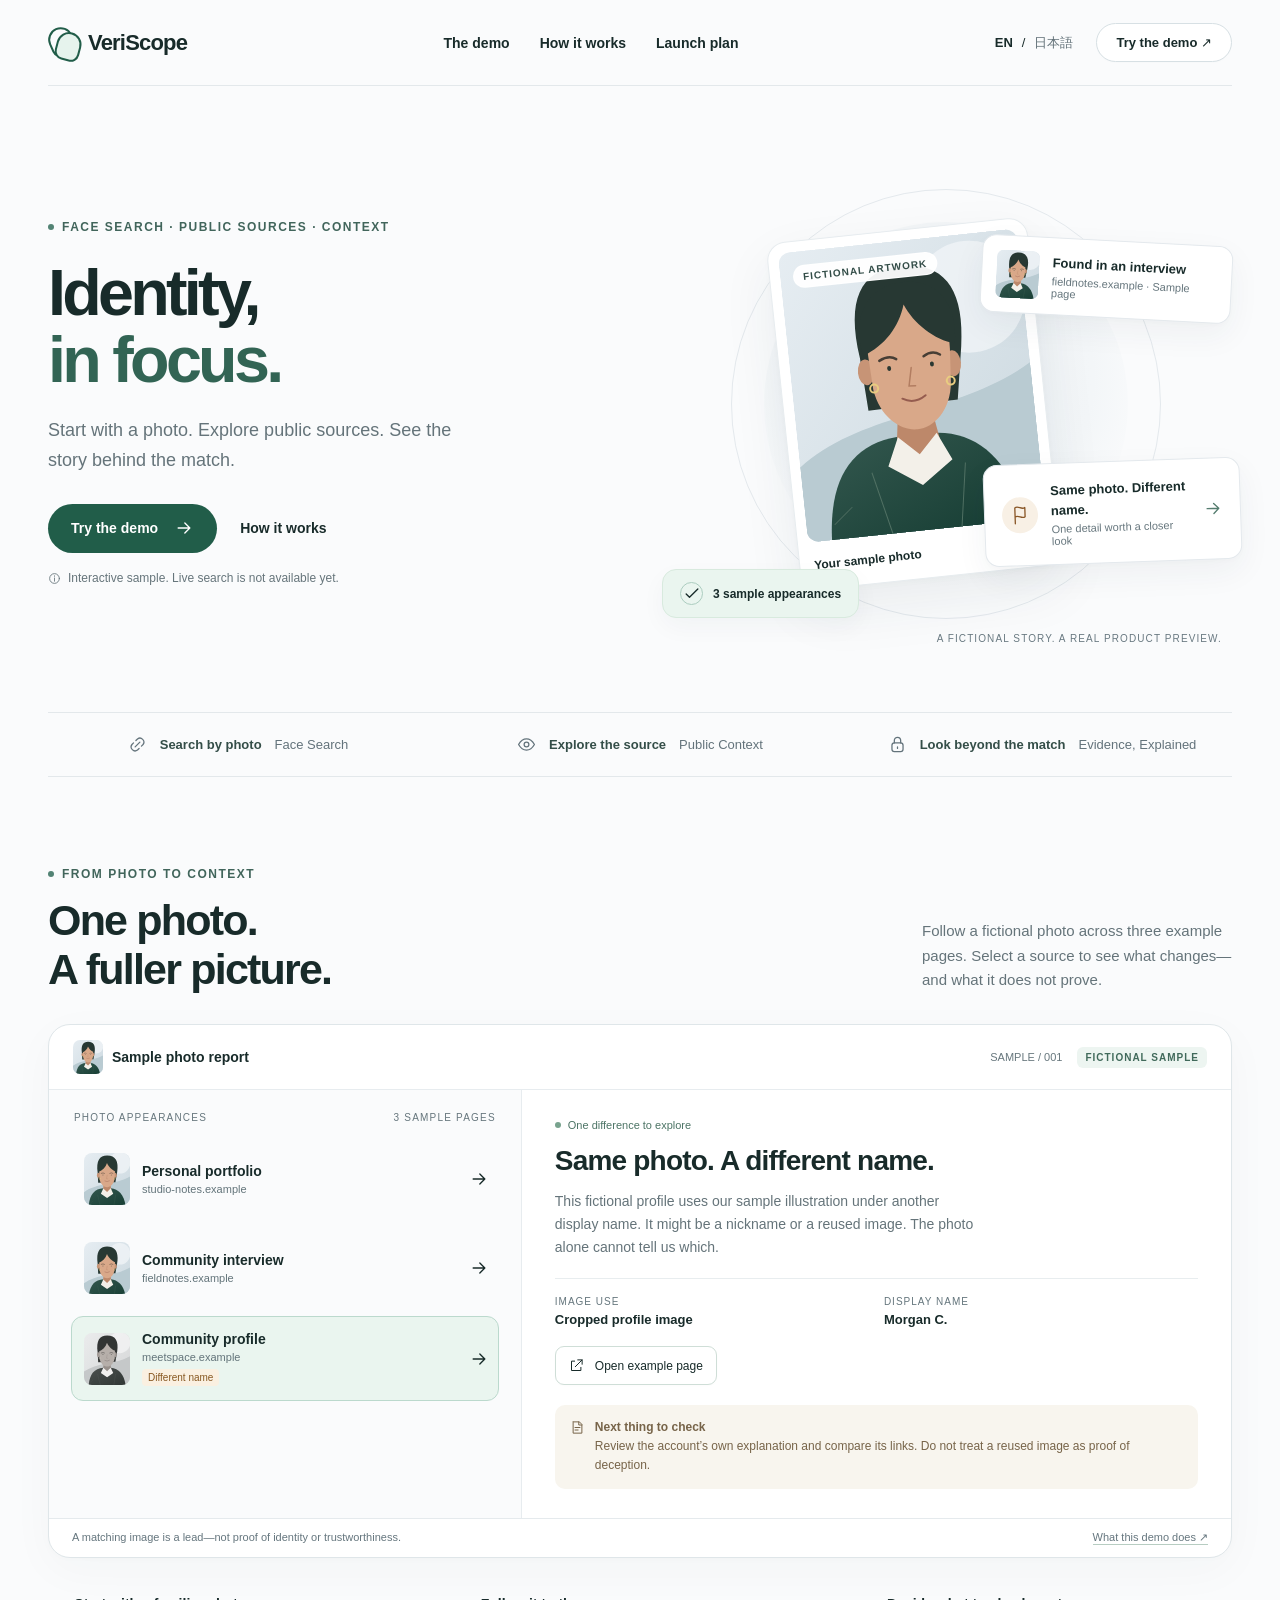
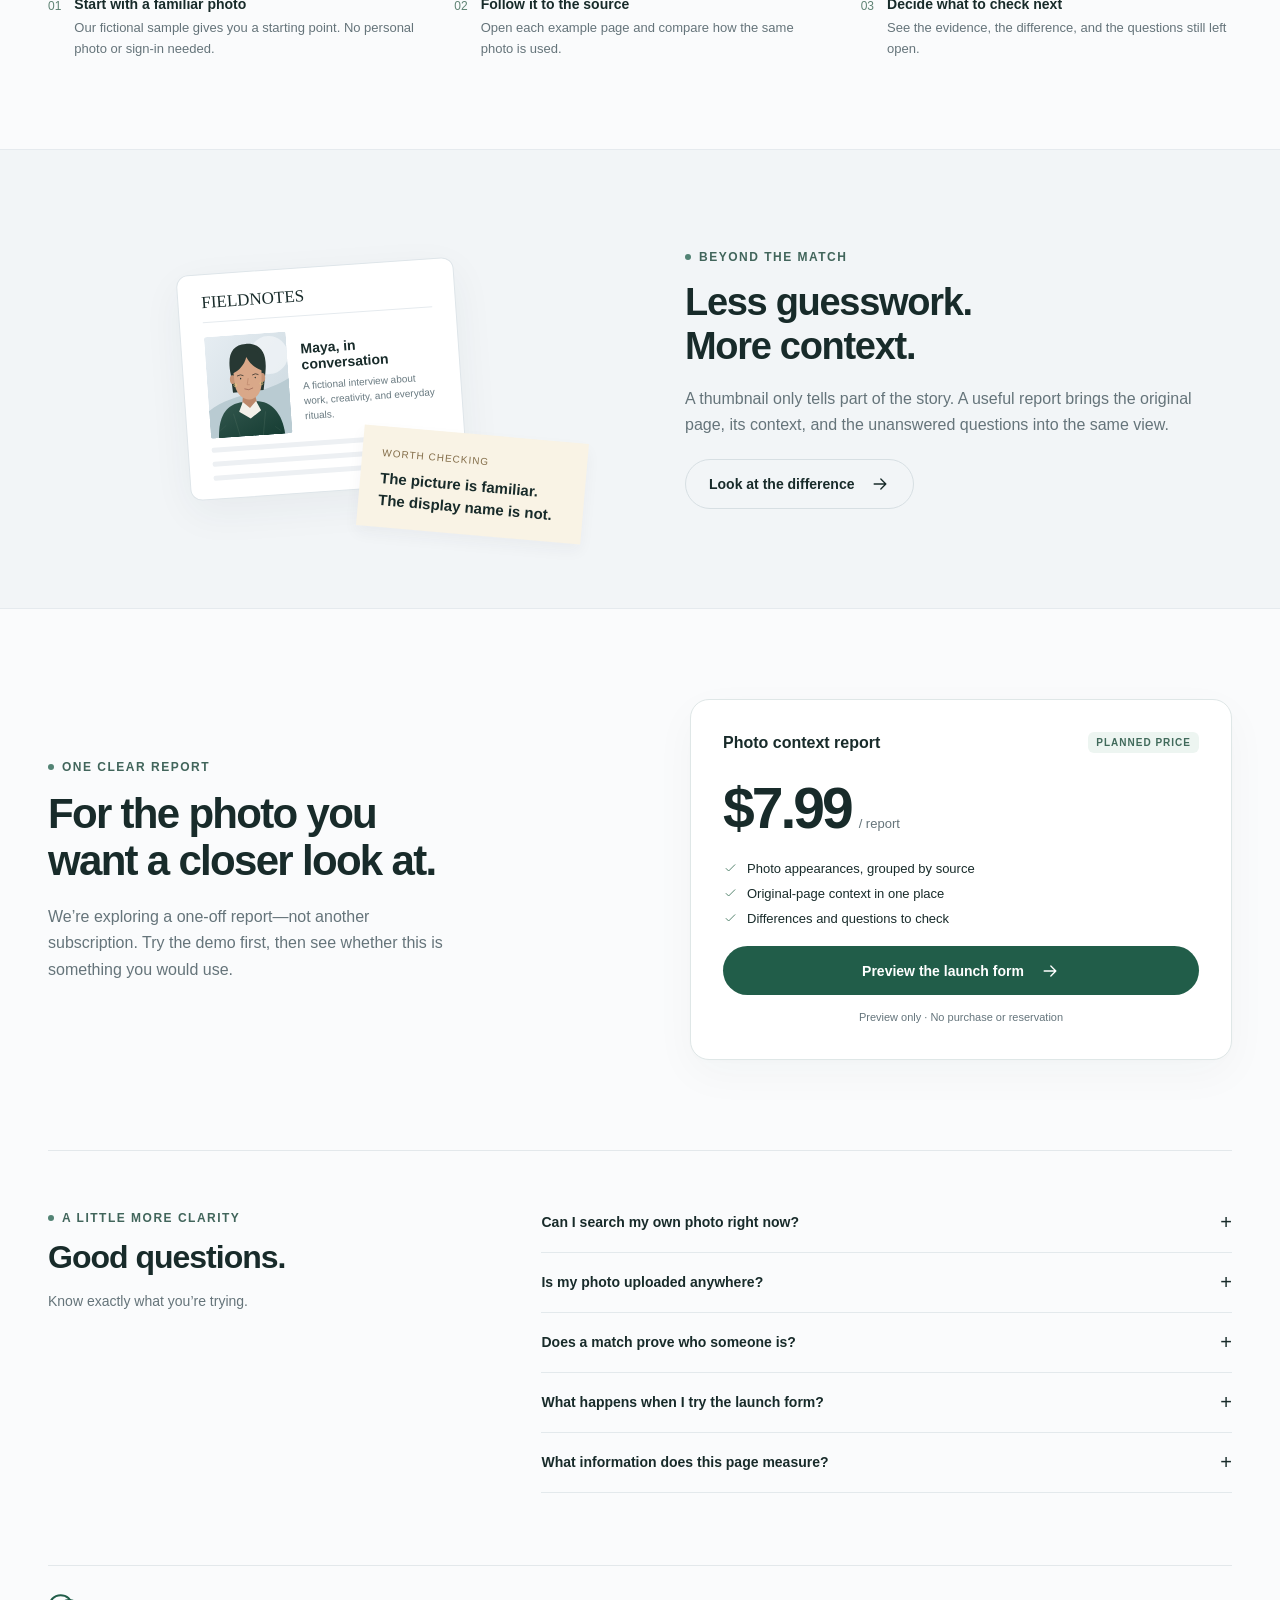
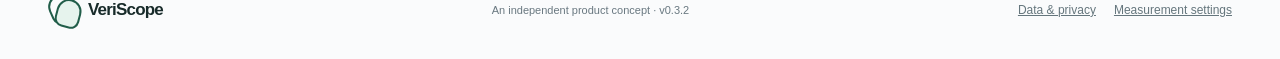
==== commit fbf792f7: "feat: add confirmed waitlist browser flow" ====
--- a/people-intel-test/index.html
+++ b/people-intel-test/index.html
@@ -1,6 +1,6 @@
 <!doctype html>
 <html lang="en"><head><meta charset="utf-8"><meta name="viewport" content="width=device-width,initial-scale=1"><title>VeriScope — Identity, in focus | Interactive demo</title><meta name="description" content="Explore a face-search concept that connects photo appearances, public sources and context. Try the fictional interactive demo; live search is not available yet."><meta name="robots" content="index,follow"><meta name="referrer" content="strict-origin-when-cross-origin"><meta name="theme-color" content="#f7f8f3"><link rel="canonical" href="https://dylanz-lab.github.io/HE-ZHANG-J.github.io/people-intel-test/"><link rel="alternate" hreflang="en" href="https://dylanz-lab.github.io/HE-ZHANG-J.github.io/people-intel-test/"><link rel="alternate" hreflang="ja" href="https://dylanz-lab.github.io/HE-ZHANG-J.github.io/people-intel-test/ja/"><link rel="alternate" hreflang="x-default" href="https://dylanz-lab.github.io/HE-ZHANG-J.github.io/people-intel-test/"><meta property="og:type" content="website"><meta property="og:title" content="VeriScope — Identity, in focus | Interactive demo"><meta property="og:description" content="Explore a face-search concept that connects photo appearances, public sources and context. Try the fictional interactive demo; live search is not available yet."><meta property="og:url" content="https://dylanz-lab.github.io/HE-ZHANG-J.github.io/people-intel-test/"><meta name="twitter:card" content="summary"><link rel="icon" href="./assets/favicon.svg" type="image/svg+xml"><link rel="stylesheet" href="./assets/style.css?v=0.3"><script src="./assets/app.js?v=0.3" defer></script></head>
-<body data-root="./" data-version="0.3" data-visual-version="0.3.1"><a class="skip" href="#main">Skip to content</a>
+<body data-root="./" data-version="0.3" data-visual-version="0.3.1"><script src="./assets/waitlist-core.js?v=0.3.3"></script><script src="./assets/waitlist-transport.js?v=0.3.3"></script><a class="skip" href="#main">Skip to content</a>
 <div class="container"><header class="nav"><a class="brand" href="./" aria-label="VeriScope"><span class="brand-mark" aria-hidden="true"></span>VeriScope</a><nav class="nav-middle"><a href="#demo">The demo</a><a href="#how">How it works</a><a href="#launch">Launch plan</a></nav><div class="nav-right"><nav class="lang" aria-label="Language"><a class="active" aria-current="page" href="./" data-language="en">EN</a><span aria-hidden="true">/</span><a class="dim"  href="./ja/" data-language="ja">日本語</a></nav><button class="nav-cta" data-start="nav">Try the demo ↗</button></div></header></div>
 <main id="main"><div class="container"><section class="hero"><div class="hero-copy"><div class="eyebrow">FACE SEARCH · PUBLIC SOURCES · CONTEXT</div><h1>Identity,<br><em>in focus.</em></h1><p>Start with a photo. Explore public sources. See the story behind the match.</p><div class="actions"><button class="button primary" data-start="hero">Try the demo<svg viewBox="0 0 24 24" fill="none" stroke="currentColor" stroke-width="1.6" stroke-linecap="round" stroke-linejoin="round" aria-hidden="true"><path d="M5 12h14m-6-6 6 6-6 6"/></svg></button><a class="button text" href="#how">How it works</a></div><p class="micro"><svg viewBox="0 0 24 24" fill="none" stroke="currentColor" stroke-width="1.6" stroke-linecap="round" stroke-linejoin="round" aria-hidden="true"><circle cx="12" cy="12" r="9"/><path d="M12 11v6m0-10v1"/></svg>Interactive sample. Live search is not available yet.</p></div>
 <div class="hero-stage"><div class="orbit"></div><div class="stage-spot"></div><div class="photo-card"><img src="./assets/portrait.svg" width="242" height="291" alt="Original illustration of a fictional person, not a real individual." fetchpriority="high"><span class="photo-tag">FICTIONAL ARTWORK</span><div class="photo-label"><b>Your sample photo</b><svg viewBox="0 0 24 24" fill="none" stroke="currentColor" stroke-width="1.6" stroke-linecap="round" stroke-linejoin="round" aria-hidden="true"><rect x="3" y="3" width="18" height="18" rx="4"/><path d="m3 16 6-6 5 5 3-3 4 4"/><circle cx="16" cy="8" r="1"/></svg></div></div><button class="floating source" data-jump-source="interview"><img src="./assets/portrait.svg" alt="" width="43" height="48"><span><b>Found in an interview</b><small>fieldnotes.example · Sample page</small></span></button><button class="floating finding" data-jump-source="profile"><span class="float-icon"><svg viewBox="0 0 24 24" fill="none" stroke="currentColor" stroke-width="1.6" stroke-linecap="round" stroke-linejoin="round" aria-hidden="true"><path d="M6 22V3c4-3 8 3 12 0v11c-4 3-8-3-12 0"/></svg></span><span><b>Same photo. Different name.</b><small>One detail worth a closer look</small></span><span class="float-arrow"><svg viewBox="0 0 24 24" fill="none" stroke="currentColor" stroke-width="1.6" stroke-linecap="round" stroke-linejoin="round" aria-hidden="true"><path d="M5 12h14m-6-6 6 6-6 6"/></svg></span></button><button class="floating count" data-start="hero-card"><span class="count-check"><svg viewBox="0 0 24 24" fill="none" stroke="currentColor" stroke-width="1.6" stroke-linecap="round" stroke-linejoin="round" aria-hidden="true"><path d="m5 12 4 4L19 6"/></svg></span><b>3 sample appearances</b></button><span class="stage-caption">A fictional story. A real product preview.</span></div></section>
@@ -15,4 +15,4 @@
 <dialog class="modal join-modal" id="joinDialog" aria-labelledby="joinTitle"><div class="modal-head"><span>VeriScope · Early access</span><button class="close" data-close="joinDialog" aria-label="Close form"><svg viewBox="0 0 24 24" fill="none" stroke="currentColor" stroke-width="1.6" stroke-linecap="round" stroke-linejoin="round" aria-hidden="true"><path d="m6 6 12 12M6 18 18 6"/></svg></button></div><div class="modal-body"><div id="joinFields"><div class="eyebrow">PLANNED PRICE: $7.99</div><h2 id="joinTitle">Be here for the first look.</h2><p class="lead">A photo context report, without committing to a subscription.</p><p class="preview-banner" id="formNotice">Form preview: no email will be sent or saved. Use a sample address to try the interaction.</p><form id="joinForm"><label class="form-field" for="email">Email address</label><input type="email" id="email" name="email" autocomplete="email" required maxlength="254" placeholder="you@example.com"><label class="form-field" for="purpose">What would you use it for? (optional)</label><select id="purpose" name="purpose"><option value="">Choose a reason</option><option value="own_photo">See where my own photo is used</option><option value="authorized">Review photos I have permission to use</option><option value="research">Learn how photo context works</option></select><label class="honeypot" aria-hidden="true">Website<input name="website" id="website" tabindex="-1" autocomplete="off"></label><label class="consent-check"><input type="checkbox" required id="emailConsent"><span id="consentText">I understand this is a form preview, not a signup.</span></label><button class="button primary full" type="submit" id="joinSubmit">Try the form preview<svg viewBox="0 0 24 24" fill="none" stroke="currentColor" stroke-width="1.6" stroke-linecap="round" stroke-linejoin="round" aria-hidden="true"><path d="M5 12h14m-6-6 6 6-6 6"/></svg></button><p class="form-status" id="formStatus" role="status" hidden></p></form></div><div id="joinSuccess" hidden><div class="success-icon"><svg viewBox="0 0 24 24" fill="none" stroke="currentColor" stroke-width="1.6" stroke-linecap="round" stroke-linejoin="round" aria-hidden="true"><path d="m5 12 4 4L19 6"/></svg></div><h2 id="successTitle">Preview complete. Nothing was submitted.</h2><p class="lead" id="successBody">That is how the signup would feel. No email was transmitted, no contact was saved, and you have not joined a list.</p><button class="button primary full" data-close="joinDialog">Back to the demo<svg viewBox="0 0 24 24" fill="none" stroke="currentColor" stroke-width="1.6" stroke-linecap="round" stroke-linejoin="round" aria-hidden="true"><path d="M5 12h14m-6-6 6 6-6 6"/></svg></button></div></div></dialog>
 <dialog class="modal join-modal" id="privacyDialog" aria-labelledby="privacyTitle"><div class="modal-head"><span id="privacyTitle">Your data, clearly explained.</span><button class="close" data-close="privacyDialog" aria-label="Close data notice"><svg viewBox="0 0 24 24" fill="none" stroke="currentColor" stroke-width="1.6" stroke-linecap="round" stroke-linejoin="round" aria-hidden="true"><path d="m6 6 12 12M6 18 18 6"/></svg></button></div><div class="modal-body"><p class="lead">This public demo runs without a photo upload, account, payment, third-party analytics, or email collection. Sample artwork and page content are fictional. Hosting providers may process network logs. In preview mode, the form never transmits email and diagnostic events exist only in this tab. When a live backend is connected, an explicit notice appears before signup; only the email, selected purpose, language, consent version and offered plan are stored. Optional usage measurement requires a separate opt-in. Email and photo content are never sent as event properties.</p><p class="lead" id="contactNotice" hidden></p></div></dialog>
 <div class="consent-panel" id="consentPanel" hidden role="region" aria-label="Optional measurement"><strong>Help improve the preview?</strong><p id="measureText">Allow optional usage measurement, such as demo and source-page clicks. No photos or emails go into events.</p><div class="actions"><button class="button primary" id="analyticsAllow">Allow measurement</button><button class="button text" id="analyticsDeny">Not now</button></div></div>
-<script type="application/json" id="pageData">{"locale": "en", "title": "VeriScope — Identity, in focus | Interactive demo", "desc": "Explore a face-search concept that connects photo appearances, public sources and context. Try the fictional interactive demo; live search is not available yet.", "navdemo": "The demo", "navhow": "How it works", "navprice": "Launch plan", "navcta": "Try the demo", "eyebrow": "FACE SEARCH · PUBLIC SOURCES · CONTEXT", "h1": "Identity,<br><em>in focus.<\/em>", "intro": "Start with a photo. Explore public sources. See the story behind the match.", "demo": "Try the demo", "how": "How it works", "preview": "Interactive sample. Live search is not available yet.", "photo": "Your sample photo", "arttag": "FICTIONAL ARTWORK", "sourcecard": "Found in an interview", "sourcedomain": "fieldnotes.example · Sample page", "finding": "Same photo. Different name.", "findingnote": "One detail worth a closer look", "count": "3 sample appearances", "stagecaption": "A fictional story. A real product preview.", "v1": "Search by photo", "v1p": "Face Search", "v2": "Explore the source", "v2p": "Public Context", "v3": "Look beyond the match", "v3p": "Evidence, Explained", "demoeyebrow": "FROM PHOTO TO CONTEXT", "demoh2": "One photo.<br>A fuller picture.", "demop": "Follow a fictional photo across three example pages. Select a source to see what changes—and what it does not prove.", "reporttitle": "Sample photo report", "fiction": "FICTIONAL SAMPLE", "listcaption": "Photo appearances", "listcount": "3 sample pages", "tag": "Different name", "bottom": "A matching image is a lead—not proof of identity or trustworthiness.", "limitations": "What this demo does", "step1t": "Start with a familiar photo", "step1p": "Our fictional sample gives you a starting point. No personal photo or sign-in needed.", "step2t": "Follow it to the source", "step2p": "Open each example page and compare how the same photo is used.", "step3t": "Decide what to check next", "step3p": "See the evidence, the difference, and the questions still left open.", "storyeyebrow": "BEYOND THE MATCH", "storyh2": "Less guesswork.<br>More context.", "storyp": "A thumbnail only tells part of the story. A useful report brings the original page, its context, and the unanswered questions into the same view.", "storycta": "Look at the difference", "minititle": "FIELDNOTES", "mininame": "Maya, in conversation", "minip": "A fictional interview about work, creativity, and everyday rituals.", "stickylabel": "WORTH CHECKING", "sticky": "The picture is familiar.<br>The display name is not.", "priceeye": "ONE CLEAR REPORT", "priceh2": "For the photo you<br>want a closer look at.", "pricep": "We’re exploring a one-off report—not another subscription. Try the demo first, then see whether this is something you would use.", "pricename": "Photo context report", "proposed": "PLANNED PRICE", "amount": "$7.99", "priceunit": "/ report", "pf1": "Photo appearances, grouped by source", "pf2": "Original-page context in one place", "pf3": "Differences and questions to check", "pricebutton": "Preview the launch form", "livepricebutton": "Notify me at launch", "pricenote": "Preview only · No purchase or reservation", "faqeye": "A LITTLE MORE CLARITY", "faqh2": "Good questions.", "faqp": "Know exactly what you’re trying.", "faqs": [["Can I search my own photo right now?", "Not yet. This page is an interactive demonstration. Every photo, name and source in the report is part of a fictional sample, not a live search result."], ["Is my photo uploaded anywhere?", "There is no photo-upload field in this version. The demo uses our own fictional illustration, so you do not need to share a photo to explore it."], ["Does a match prove who someone is?", "No. Reused photos, nicknames and lookalikes can be misleading. This concept is about source context and open questions—not verified identities, background checks or judgments about trustworthiness."], ["What happens when I try the launch form?", "In preview mode, the form is a local interaction demo: it does not send or save an email. When a real signup service is connected, the form will clearly say that it saves your email, show the data notice, and confirm success only after the server accepts it."], ["What information does this page measure?", "The public preview has no third-party counter or analytics tracker. Its event inspector is local to the current tab. A connected backend can optionally record usage after consent; photos and email addresses are never placed in analytics events."]], "footer": "An independent product concept · v0.3.2", "data": "Data & privacy", "measure": "Measurement settings", "sourceheading": "Example source page", "fictionnote": "All artwork, names, domains and page text here are fictional demonstration content. No external website is being opened or searched.", "nextlabel": "Next thing to check", "openpage": "Open example page", "fact1": "Image use", "fact2": "Display name", "joinheading": "Be here for the first look.", "joinlead": "A photo context report, without committing to a subscription.", "previewbanner": "Form preview: no email will be sent or saved. Use a sample address to try the interaction.", "livebanner": "Your email will be saved to the early-access list. No payment details are requested.", "emaillabel": "Email address", "emailexample": "you@example.com", "whylabel": "What would you use it for? (optional)", "whyoptions": [["", "Choose a reason"], ["own_photo", "See where my own photo is used"], ["authorized", "Review photos I have permission to use"], ["research", "Learn how photo context works"]], "consent": "I agree to receive an email about this product’s launch.", "previewconsent": "I understand this is a form preview, not a signup.", "joinbtn": "Try the form preview", "livesubmit": "Join the early-access list", "previewdone": "Preview complete. Nothing was submitted.", "previewdonebody": "That is how the signup would feel. No email was transmitted, no contact was saved, and you have not joined a list.", "success": "You’re on the early-access list.", "successbody": "Your signup was saved. No purchase or subscription was created.", "backdemo": "Back to the demo", "loading": "Saving your request…", "error": "We could not confirm your signup. Please try again; retrying will not add the same email twice.", "privacytitle": "Your data, clearly explained.", "privacybody": "This public demo runs without a photo upload, account, payment, third-party analytics, or email collection. Sample artwork and page content are fictional. Hosting providers may process network logs. In preview mode, the form never transmits email and diagnostic events exist only in this tab. When a live backend is connected, an explicit notice appears before signup; only the email, selected purpose, language, consent version and offered plan are stored. Optional usage measurement requires a separate opt-in. Email and photo content are never sent as event properties.", "measuretitle": "Help improve the preview?", "measurebody": "Allow optional usage measurement, such as demo and source-page clicks. No photos or emails go into events.", "allow": "Allow measurement", "deny": "Not now", "off": "Measurement is not connected on this preview. Nothing has been sent.", "sources": [{"id": "portfolio", "title": "Personal portfolio", "domain": "studio-notes.example", "label": "Original context", "heading": "A familiar photo, in its own context.", "body": "In this fictional portfolio, the illustration appears beside a short introduction. It gives our sample story a starting point—not independent proof of identity.", "imageUse": "Profile illustration", "displayName": "Maya Chen", "next": "Compare this page’s wording and context with the other appearances.", "pageTitle": "STUDIO NOTES", "pageHeading": "Hello, I’m Maya.", "pageBody": "I make things, collect ideas, and share notes about creative work. This illustration is the portrait I use on my fictional portfolio."}, {"id": "interview", "title": "Community interview", "domain": "fieldnotes.example", "label": "Consistent context", "heading": "The same name. A little more context.", "body": "The example interview uses the same illustration and display name. That is consistent with the portfolio, but matching details alone do not establish who controls either page.", "imageUse": "Interview artwork", "displayName": "Maya Chen", "next": "Read the surrounding text and look for a direct link to the original portfolio.", "pageTitle": "FIELDNOTES", "pageHeading": "Maya, in conversation.", "pageBody": "A fictional conversation about creativity, small rituals, and making space for meaningful work. Illustration credited to the guest’s sample portfolio."}, {"id": "profile", "title": "Community profile", "domain": "meetspace.example", "label": "One difference to explore", "heading": "Same photo. A different name.", "body": "This fictional profile uses our sample illustration under another display name. It might be a nickname or a reused image. The photo alone cannot tell us which.", "imageUse": "Cropped profile image", "displayName": "Morgan C.", "next": "Review the account’s own explanation and compare its links. Do not treat a reused image as proof of deception.", "pageTitle": "MEETSPACE", "pageHeading": "Morgan C.", "pageBody": "Reader, weekend explorer, and curious about everything. This fictional profile intentionally reuses our sample artwork under a different display name."}]}</script><noscript><p class="container sample-note">Enable JavaScript to explore the interactive demo. The sample overview is visible above.</p></noscript></body></html>+<script type="application/json" id="pageData">{"locale": "en", "title": "VeriScope — Identity, in focus | Interactive demo", "desc": "Explore a face-search concept that connects photo appearances, public sources and context. Try the fictional interactive demo; live search is not available yet.", "navdemo": "The demo", "navhow": "How it works", "navprice": "Launch plan", "navcta": "Try the demo", "eyebrow": "FACE SEARCH · PUBLIC SOURCES · CONTEXT", "h1": "Identity,<br><em>in focus.<\/em>", "intro": "Start with a photo. Explore public sources. See the story behind the match.", "demo": "Try the demo", "how": "How it works", "preview": "Interactive sample. Live search is not available yet.", "photo": "Your sample photo", "arttag": "FICTIONAL ARTWORK", "sourcecard": "Found in an interview", "sourcedomain": "fieldnotes.example · Sample page", "finding": "Same photo. Different name.", "findingnote": "One detail worth a closer look", "count": "3 sample appearances", "stagecaption": "A fictional story. A real product preview.", "v1": "Search by photo", "v1p": "Face Search", "v2": "Explore the source", "v2p": "Public Context", "v3": "Look beyond the match", "v3p": "Evidence, Explained", "demoeyebrow": "FROM PHOTO TO CONTEXT", "demoh2": "One photo.<br>A fuller picture.", "demop": "Follow a fictional photo across three example pages. Select a source to see what changes—and what it does not prove.", "reporttitle": "Sample photo report", "fiction": "FICTIONAL SAMPLE", "listcaption": "Photo appearances", "listcount": "3 sample pages", "tag": "Different name", "bottom": "A matching image is a lead—not proof of identity or trustworthiness.", "limitations": "What this demo does", "step1t": "Start with a familiar photo", "step1p": "Our fictional sample gives you a starting point. No personal photo or sign-in needed.", "step2t": "Follow it to the source", "step2p": "Open each example page and compare how the same photo is used.", "step3t": "Decide what to check next", "step3p": "See the evidence, the difference, and the questions still left open.", "storyeyebrow": "BEYOND THE MATCH", "storyh2": "Less guesswork.<br>More context.", "storyp": "A thumbnail only tells part of the story. A useful report brings the original page, its context, and the unanswered questions into the same view.", "storycta": "Look at the difference", "minititle": "FIELDNOTES", "mininame": "Maya, in conversation", "minip": "A fictional interview about work, creativity, and everyday rituals.", "stickylabel": "WORTH CHECKING", "sticky": "The picture is familiar.<br>The display name is not.", "priceeye": "ONE CLEAR REPORT", "priceh2": "For the photo you<br>want a closer look at.", "pricep": "We’re exploring a one-off report—not another subscription. Try the demo first, then see whether this is something you would use.", "pricename": "Photo context report", "proposed": "PLANNED PRICE", "amount": "$7.99", "priceunit": "/ report", "pf1": "Photo appearances, grouped by source", "pf2": "Original-page context in one place", "pf3": "Differences and questions to check", "pricebutton": "Preview the launch form", "livepricebutton": "Notify me at launch", "pricenote": "Preview only · No purchase or reservation", "faqeye": "A LITTLE MORE CLARITY", "faqh2": "Good questions.", "faqp": "Know exactly what you’re trying.", "faqs": [["Can I search my own photo right now?", "Not yet. This page is an interactive demonstration. Every photo, name and source in the report is part of a fictional sample, not a live search result."], ["Is my photo uploaded anywhere?", "There is no photo-upload field in this version. The demo uses our own fictional illustration, so you do not need to share a photo to explore it."], ["Does a match prove who someone is?", "No. Reused photos, nicknames and lookalikes can be misleading. This concept is about source context and open questions—not verified identities, background checks or judgments about trustworthiness."], ["What happens when I try the launch form?", "In preview mode, the form is a local interaction demo: it does not send or save an email. When a real signup service is connected, the form will clearly say that it saves your email, show the data notice, and confirm success only after the server accepts it."], ["What information does this page measure?", "The public preview has no third-party counter or analytics tracker. Its event inspector is local to the current tab. A connected backend can optionally record usage after consent; photos and email addresses are never placed in analytics events."]], "footer": "An independent product concept · v0.3.2", "data": "Data & privacy", "measure": "Measurement settings", "sourceheading": "Example source page", "fictionnote": "All artwork, names, domains and page text here are fictional demonstration content. No external website is being opened or searched.", "nextlabel": "Next thing to check", "openpage": "Open example page", "fact1": "Image use", "fact2": "Display name", "joinheading": "Be here for the first look.", "joinlead": "A photo context report, without committing to a subscription.", "previewbanner": "Form preview: no email will be sent or saved. Use a sample address to try the interaction.", "livebanner": "Your email will be saved to the early-access list. No payment details are requested.", "emaillabel": "Email address", "emailexample": "you@example.com", "whylabel": "What would you use it for? (optional)", "whyoptions": [["", "Choose a reason"], ["own_photo", "See where my own photo is used"], ["authorized", "Review photos I have permission to use"], ["research", "Learn how photo context works"]], "consent": "I agree to receive an email about this product’s launch.", "previewconsent": "I understand this is a form preview, not a signup.", "joinbtn": "Try the form preview", "livesubmit": "Join the early-access list", "previewdone": "Preview complete. Nothing was submitted.", "previewdonebody": "That is how the signup would feel. No email was transmitted, no contact was saved, and you have not joined a list.", "success": "You’re on the early-access list.", "successbody": "Your signup was saved. No purchase or subscription was created.", "backdemo": "Back to the demo", "loading": "Saving your request…", "error": "We could not confirm your signup. Please try again; retrying will not add the same email twice.", "privacytitle": "Your data, clearly explained.", "privacybody": "This public demo runs without a photo upload, account, payment, third-party analytics, or email collection. Sample artwork and page content are fictional. Hosting providers may process network logs. In preview mode, the form never transmits email and diagnostic events exist only in this tab. When a live backend is connected, an explicit notice appears before signup; only the email, selected purpose, language, consent version and offered plan are stored. Optional usage measurement requires a separate opt-in. Email and photo content are never sent as event properties.", "measuretitle": "Help improve the preview?", "measurebody": "Allow optional usage measurement, such as demo and source-page clicks. No photos or emails go into events.", "allow": "Allow measurement", "deny": "Not now", "off": "Measurement is not connected on this preview. Nothing has been sent.", "sources": [{"id": "portfolio", "title": "Personal portfolio", "domain": "studio-notes.example", "label": "Original context", "heading": "A familiar photo, in its own context.", "body": "In this fictional portfolio, the illustration appears beside a short introduction. It gives our sample story a starting point—not independent proof of identity.", "imageUse": "Profile illustration", "displayName": "Maya Chen", "next": "Compare this page’s wording and context with the other appearances.", "pageTitle": "STUDIO NOTES", "pageHeading": "Hello, I’m Maya.", "pageBody": "I make things, collect ideas, and share notes about creative work. This illustration is the portrait I use on my fictional portfolio."}, {"id": "interview", "title": "Community interview", "domain": "fieldnotes.example", "label": "Consistent context", "heading": "The same name. A little more context.", "body": "The example interview uses the same illustration and display name. That is consistent with the portfolio, but matching details alone do not establish who controls either page.", "imageUse": "Interview artwork", "displayName": "Maya Chen", "next": "Read the surrounding text and look for a direct link to the original portfolio.", "pageTitle": "FIELDNOTES", "pageHeading": "Maya, in conversation.", "pageBody": "A fictional conversation about creativity, small rituals, and making space for meaningful work. Illustration credited to the guest’s sample portfolio."}, {"id": "profile", "title": "Community profile", "domain": "meetspace.example", "label": "One difference to explore", "heading": "Same photo. A different name.", "body": "This fictional profile uses our sample illustration under another display name. It might be a nickname or a reused image. The photo alone cannot tell us which.", "imageUse": "Cropped profile image", "displayName": "Morgan C.", "next": "Review the account’s own explanation and compare its links. Do not treat a reused image as proof of deception.", "pageTitle": "MEETSPACE", "pageHeading": "Morgan C.", "pageBody": "Reader, weekend explorer, and curious about everything. This fictional profile intentionally reuses our sample artwork under a different display name."}]}</script><noscript><p class="container sample-note">Enable JavaScript to explore the interactive demo. The sample overview is visible above.</p></noscript></body></html>
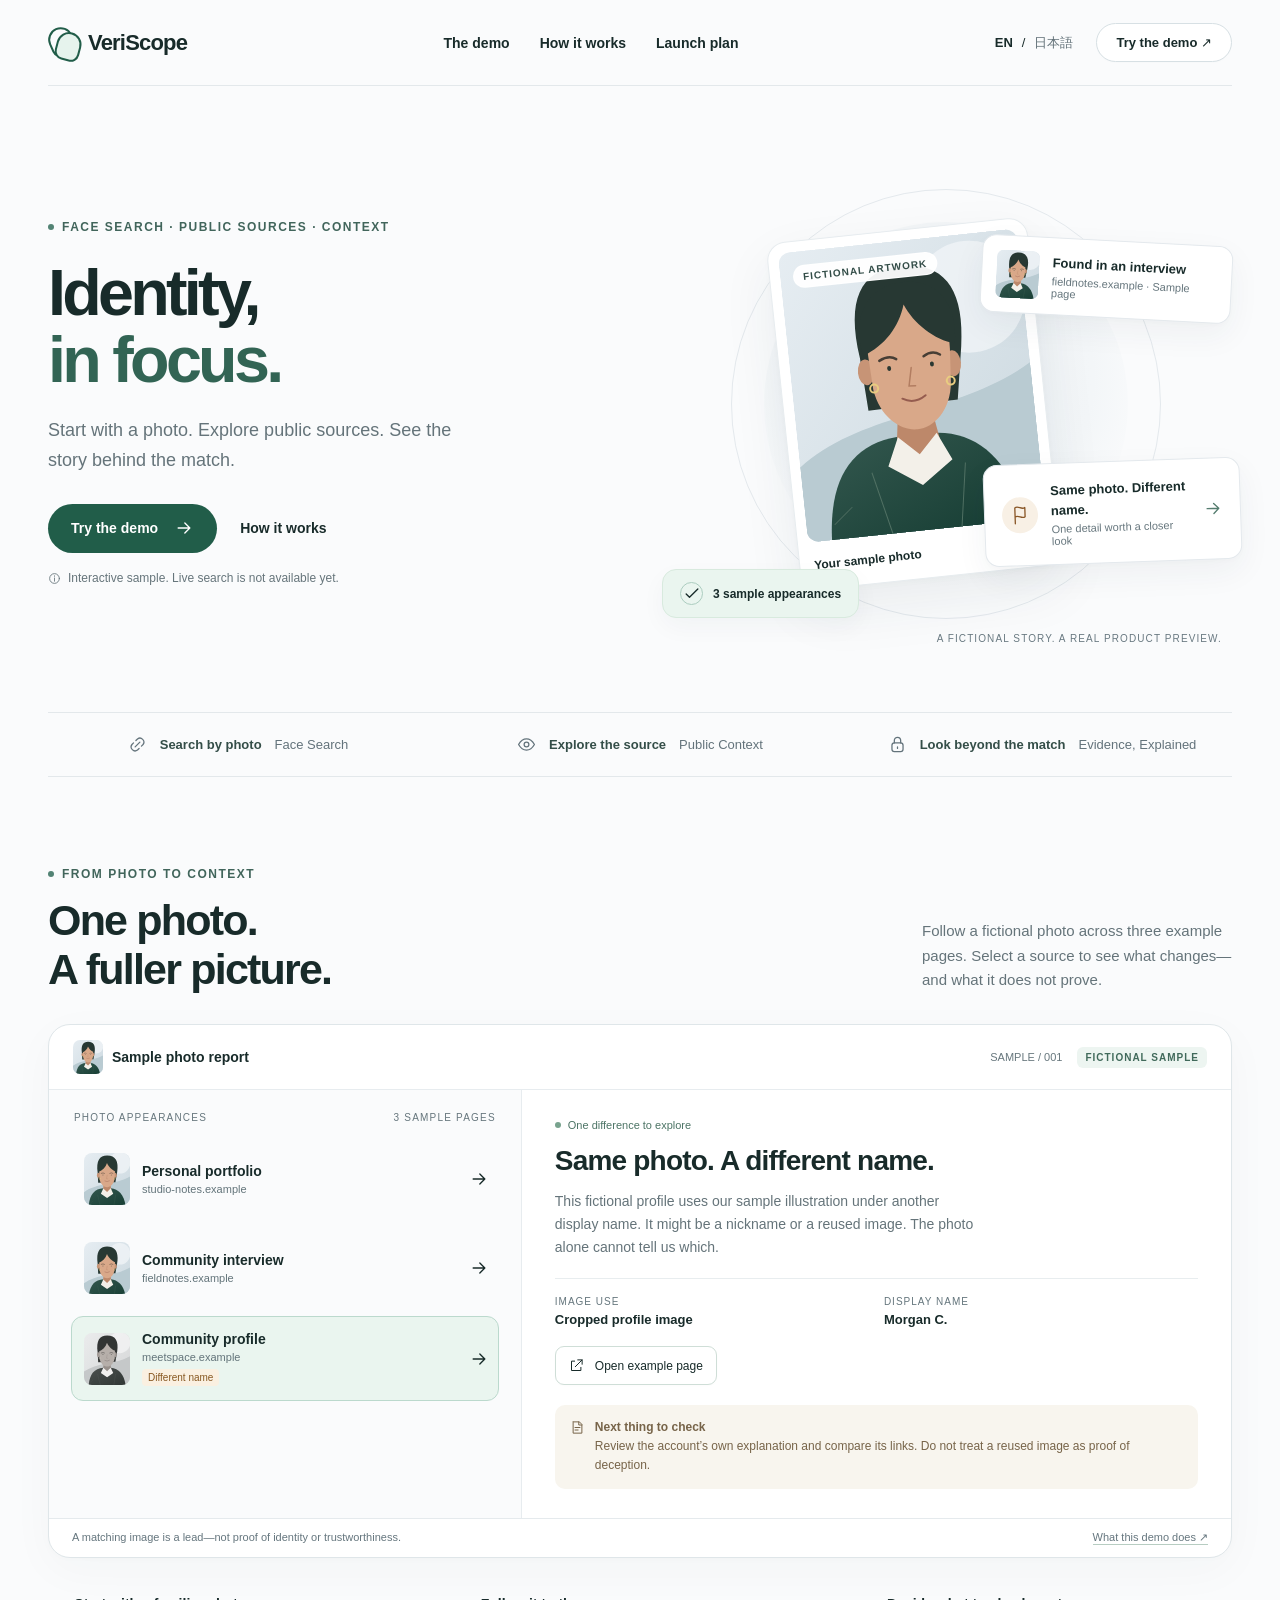
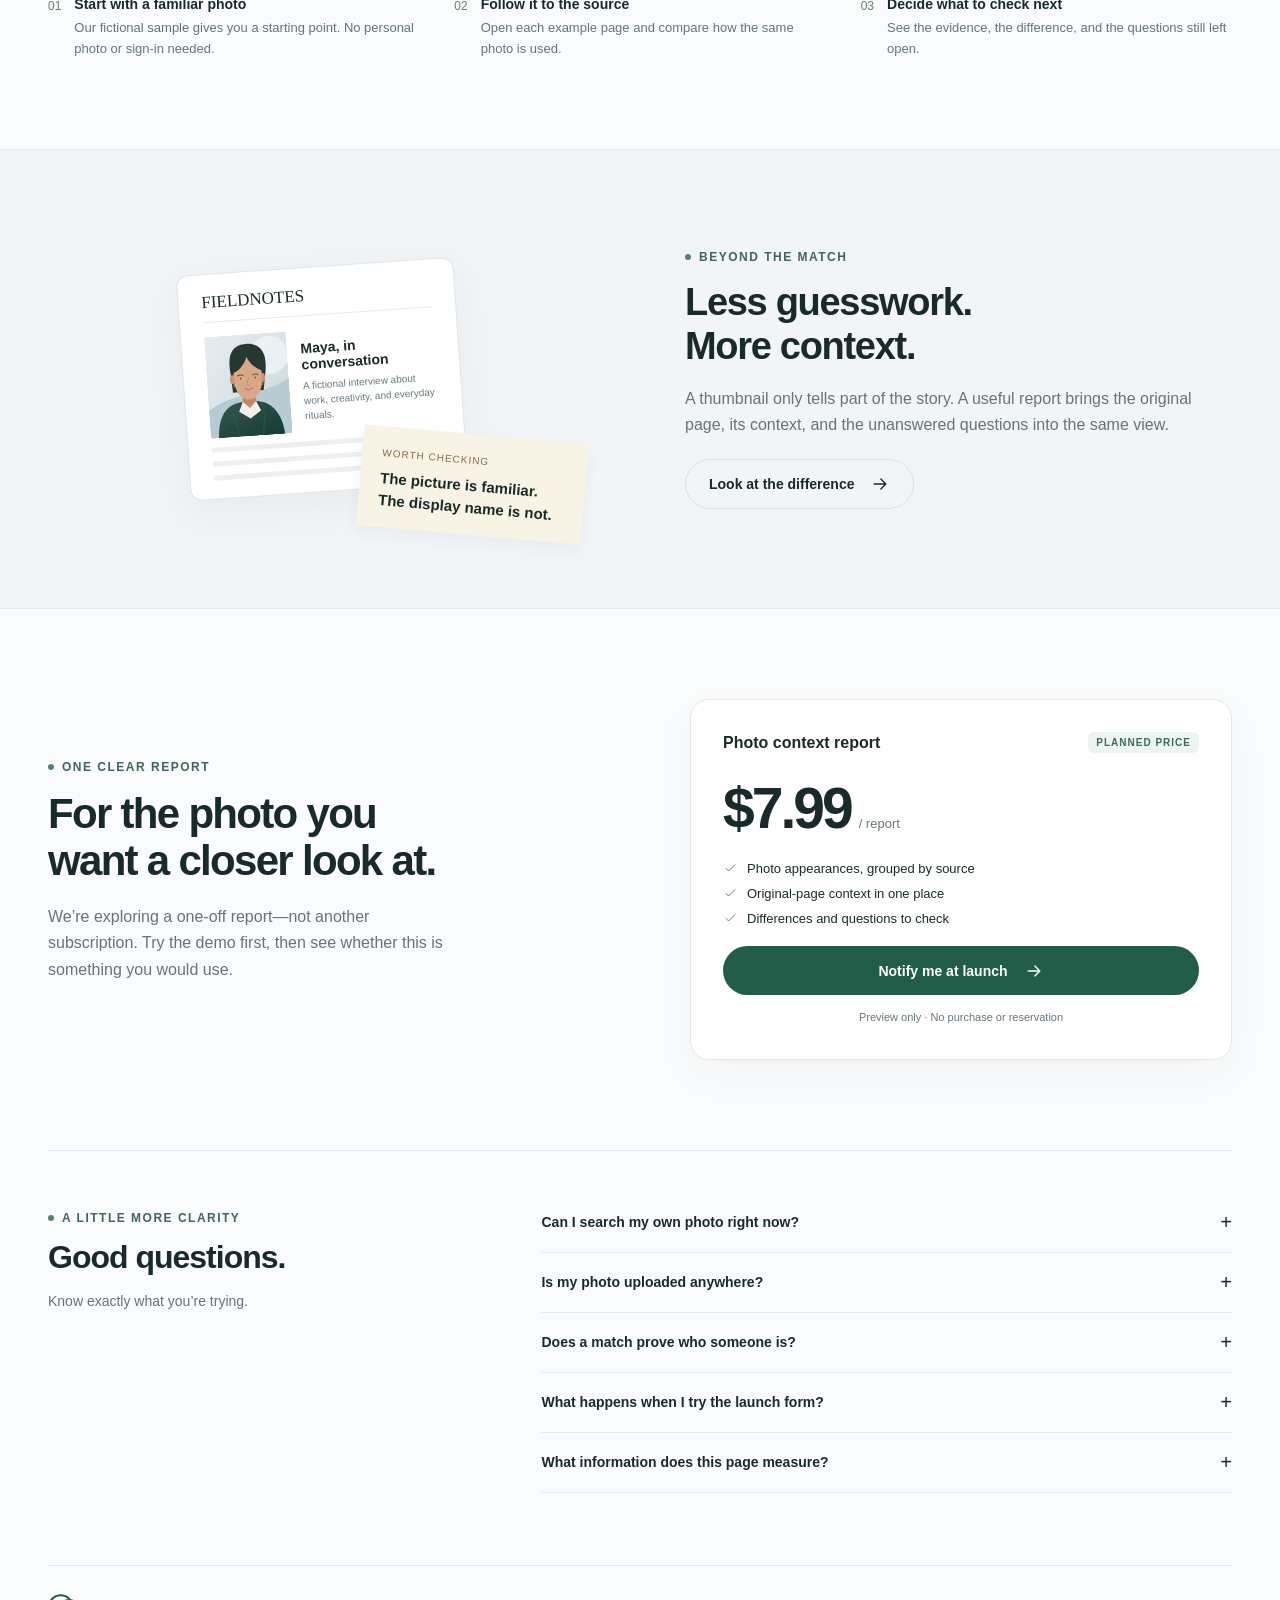
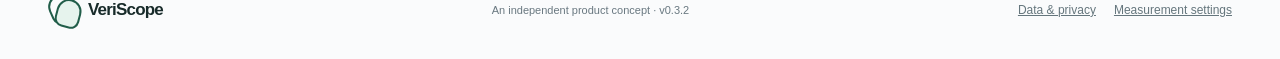
==== commit f794353e: "fix: refresh waitlist receipt transport" ====
--- a/people-intel-test/index.html
+++ b/people-intel-test/index.html
@@ -1,6 +1,6 @@
 <!doctype html>
 <html lang="en"><head><meta charset="utf-8"><meta name="viewport" content="width=device-width,initial-scale=1"><title>VeriScope — Identity, in focus | Interactive demo</title><meta name="description" content="Explore a face-search concept that connects photo appearances, public sources and context. Try the fictional interactive demo; live search is not available yet."><meta name="robots" content="index,follow"><meta name="referrer" content="strict-origin-when-cross-origin"><meta name="theme-color" content="#f7f8f3"><link rel="canonical" href="https://dylanz-lab.github.io/HE-ZHANG-J.github.io/people-intel-test/"><link rel="alternate" hreflang="en" href="https://dylanz-lab.github.io/HE-ZHANG-J.github.io/people-intel-test/"><link rel="alternate" hreflang="ja" href="https://dylanz-lab.github.io/HE-ZHANG-J.github.io/people-intel-test/ja/"><link rel="alternate" hreflang="x-default" href="https://dylanz-lab.github.io/HE-ZHANG-J.github.io/people-intel-test/"><meta property="og:type" content="website"><meta property="og:title" content="VeriScope — Identity, in focus | Interactive demo"><meta property="og:description" content="Explore a face-search concept that connects photo appearances, public sources and context. Try the fictional interactive demo; live search is not available yet."><meta property="og:url" content="https://dylanz-lab.github.io/HE-ZHANG-J.github.io/people-intel-test/"><meta name="twitter:card" content="summary"><link rel="icon" href="./assets/favicon.svg" type="image/svg+xml"><link rel="stylesheet" href="./assets/style.css?v=0.3"><script src="./assets/app.js?v=0.3" defer></script></head>
-<body data-root="./" data-version="0.3" data-visual-version="0.3.1"><script src="./assets/waitlist-core.js?v=0.3.3"></script><script src="./assets/waitlist-transport.js?v=0.3.3"></script><a class="skip" href="#main">Skip to content</a>
+<body data-root="./" data-version="0.3" data-visual-version="0.3.1"><script src="./assets/waitlist-core.js?v=0.3.4"></script><script src="./assets/waitlist-transport.js?v=0.3.4"></script><a class="skip" href="#main">Skip to content</a>
 <div class="container"><header class="nav"><a class="brand" href="./" aria-label="VeriScope"><span class="brand-mark" aria-hidden="true"></span>VeriScope</a><nav class="nav-middle"><a href="#demo">The demo</a><a href="#how">How it works</a><a href="#launch">Launch plan</a></nav><div class="nav-right"><nav class="lang" aria-label="Language"><a class="active" aria-current="page" href="./" data-language="en">EN</a><span aria-hidden="true">/</span><a class="dim"  href="./ja/" data-language="ja">日本語</a></nav><button class="nav-cta" data-start="nav">Try the demo ↗</button></div></header></div>
 <main id="main"><div class="container"><section class="hero"><div class="hero-copy"><div class="eyebrow">FACE SEARCH · PUBLIC SOURCES · CONTEXT</div><h1>Identity,<br><em>in focus.</em></h1><p>Start with a photo. Explore public sources. See the story behind the match.</p><div class="actions"><button class="button primary" data-start="hero">Try the demo<svg viewBox="0 0 24 24" fill="none" stroke="currentColor" stroke-width="1.6" stroke-linecap="round" stroke-linejoin="round" aria-hidden="true"><path d="M5 12h14m-6-6 6 6-6 6"/></svg></button><a class="button text" href="#how">How it works</a></div><p class="micro"><svg viewBox="0 0 24 24" fill="none" stroke="currentColor" stroke-width="1.6" stroke-linecap="round" stroke-linejoin="round" aria-hidden="true"><circle cx="12" cy="12" r="9"/><path d="M12 11v6m0-10v1"/></svg>Interactive sample. Live search is not available yet.</p></div>
 <div class="hero-stage"><div class="orbit"></div><div class="stage-spot"></div><div class="photo-card"><img src="./assets/portrait.svg" width="242" height="291" alt="Original illustration of a fictional person, not a real individual." fetchpriority="high"><span class="photo-tag">FICTIONAL ARTWORK</span><div class="photo-label"><b>Your sample photo</b><svg viewBox="0 0 24 24" fill="none" stroke="currentColor" stroke-width="1.6" stroke-linecap="round" stroke-linejoin="round" aria-hidden="true"><rect x="3" y="3" width="18" height="18" rx="4"/><path d="m3 16 6-6 5 5 3-3 4 4"/><circle cx="16" cy="8" r="1"/></svg></div></div><button class="floating source" data-jump-source="interview"><img src="./assets/portrait.svg" alt="" width="43" height="48"><span><b>Found in an interview</b><small>fieldnotes.example · Sample page</small></span></button><button class="floating finding" data-jump-source="profile"><span class="float-icon"><svg viewBox="0 0 24 24" fill="none" stroke="currentColor" stroke-width="1.6" stroke-linecap="round" stroke-linejoin="round" aria-hidden="true"><path d="M6 22V3c4-3 8 3 12 0v11c-4 3-8-3-12 0"/></svg></span><span><b>Same photo. Different name.</b><small>One detail worth a closer look</small></span><span class="float-arrow"><svg viewBox="0 0 24 24" fill="none" stroke="currentColor" stroke-width="1.6" stroke-linecap="round" stroke-linejoin="round" aria-hidden="true"><path d="M5 12h14m-6-6 6 6-6 6"/></svg></span></button><button class="floating count" data-start="hero-card"><span class="count-check"><svg viewBox="0 0 24 24" fill="none" stroke="currentColor" stroke-width="1.6" stroke-linecap="round" stroke-linejoin="round" aria-hidden="true"><path d="m5 12 4 4L19 6"/></svg></span><b>3 sample appearances</b></button><span class="stage-caption">A fictional story. A real product preview.</span></div></section>
